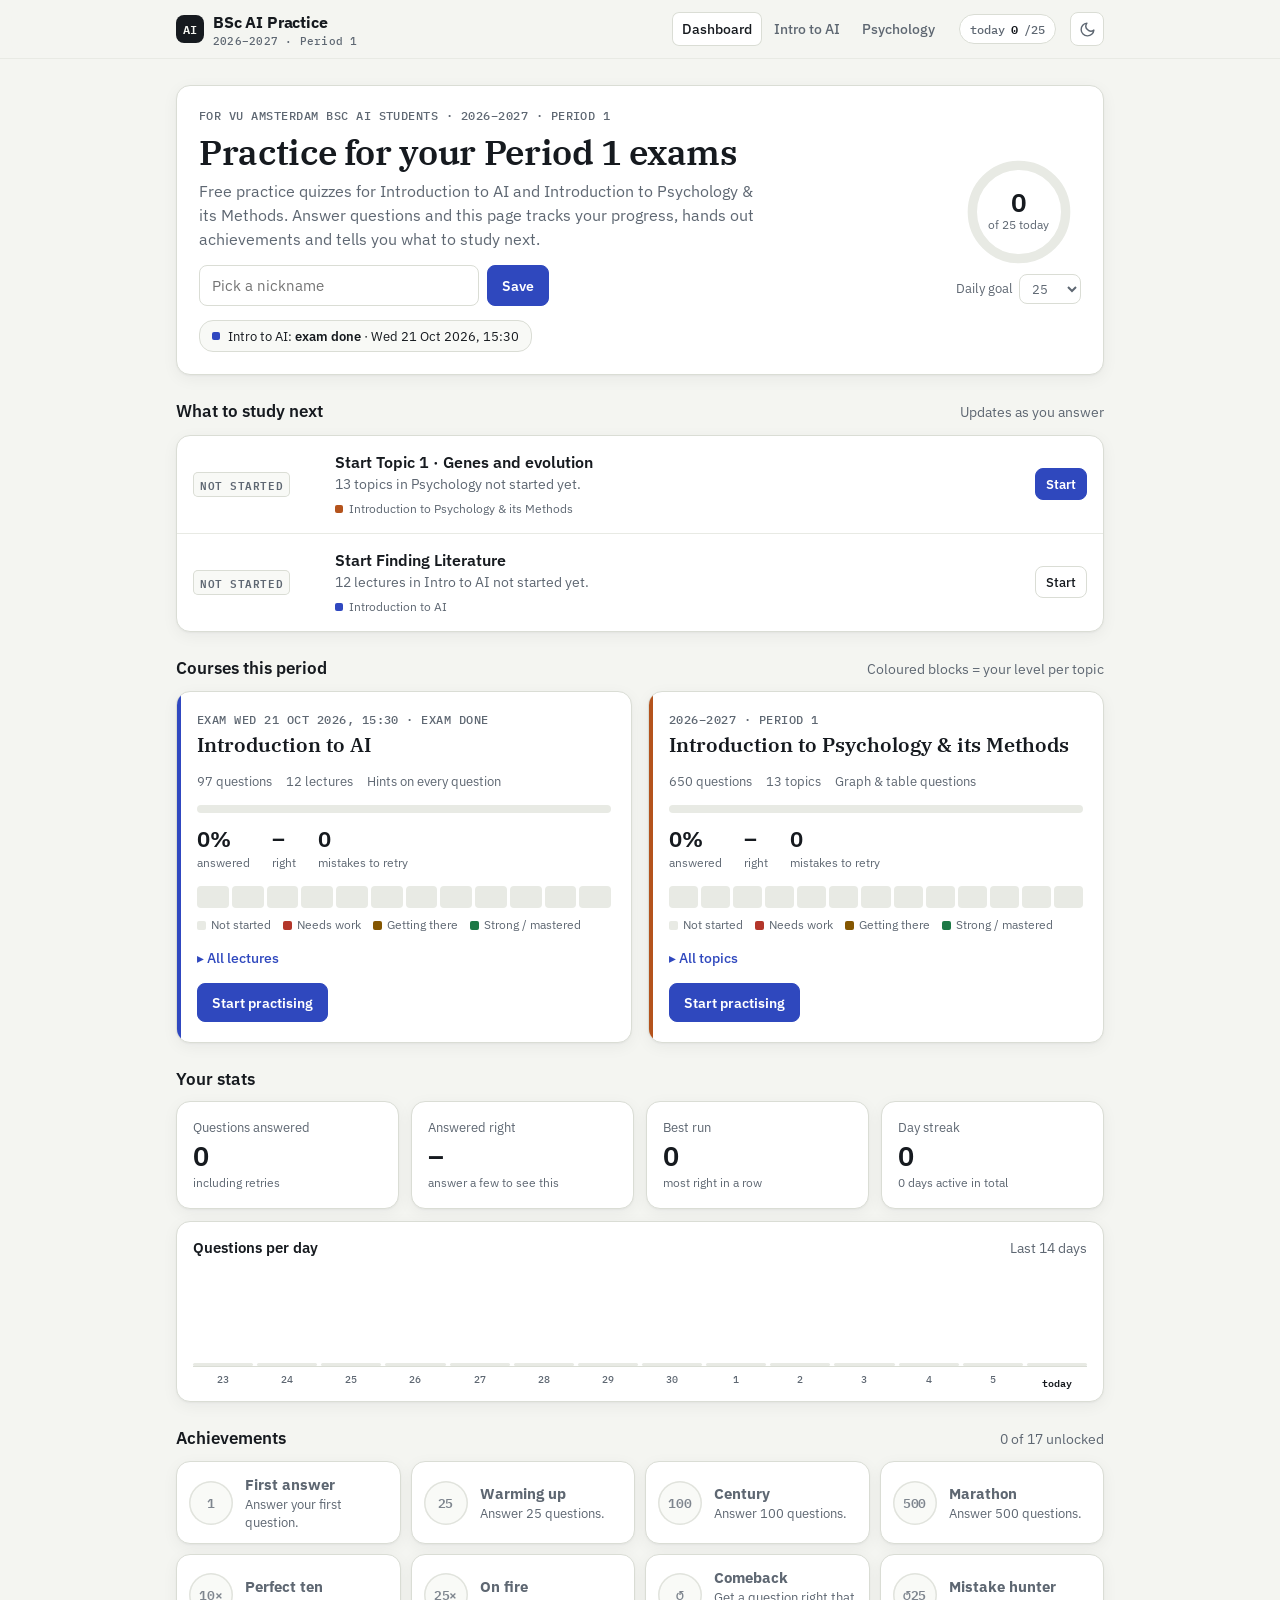
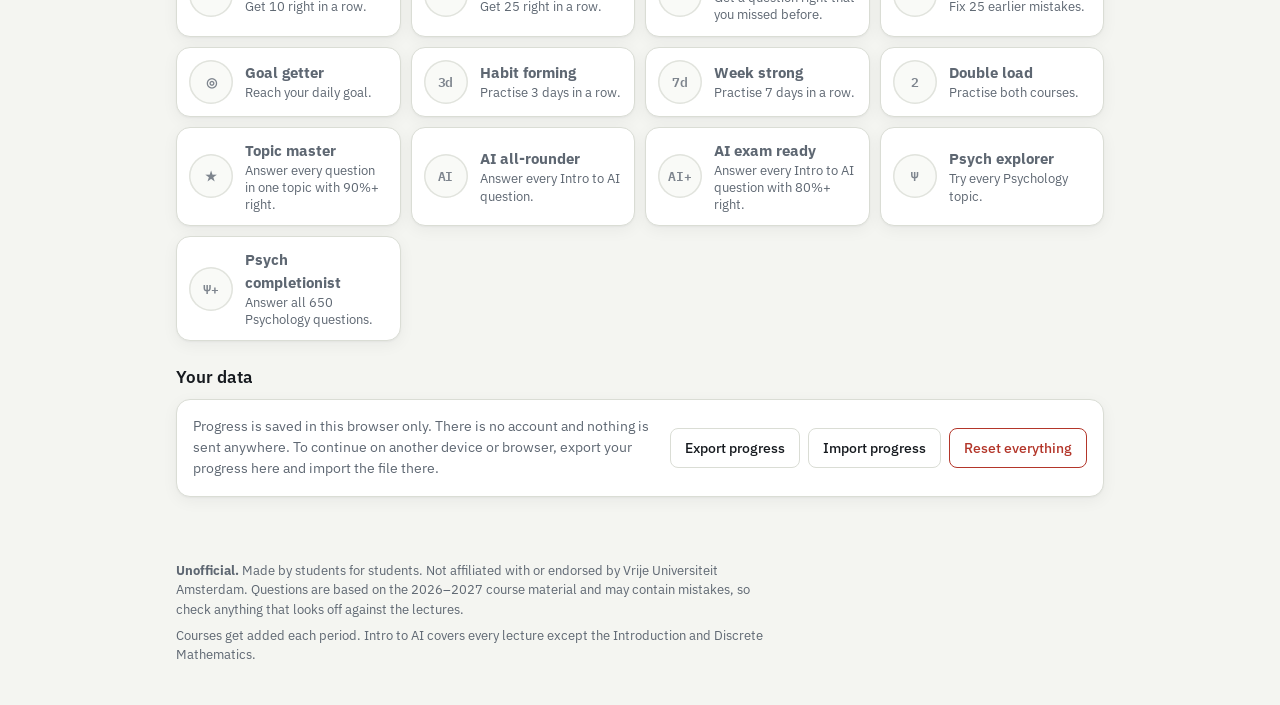
==== index.html @ 977fabdb "Practice quizzes for BSc AI 2026-2027 Period 1 Intro to AI (97 questions, Introduction and Discrete " ====
<!doctype html>
<html lang="en">
<head>
<meta charset="utf-8">
<meta name="viewport" content="width=device-width,initial-scale=1,viewport-fit=cover">
<title>BSc AI Practice</title>
<meta name="description" content="Free, unofficial practice quizzes for VU Amsterdam BSc Artificial Intelligence students, 2026–2027 Period 1: Introduction to AI and Introduction to Psychology & its Methods. Tracks your progress and tells you what to study next.">
<meta property="og:title" content="BSc AI Practice · 2026–2027 Period 1">
<meta property="og:description" content="Practice quizzes for Intro to AI and Intro to Psychology & its Methods, with progress tracking, achievements and study suggestions.">
<link rel="icon" href="assets/icon.svg" type="image/svg+xml">
<link rel="preconnect" href="https://fonts.googleapis.com">
<link rel="preconnect" href="https://fonts.gstatic.com" crossorigin>
<link rel="stylesheet" href="https://fonts.googleapis.com/css2?family=IBM+Plex+Mono:wght@400;500;600&family=IBM+Plex+Sans:wght@400;500;600;700&family=IBM+Plex+Serif:wght@500;600&display=swap">
<link rel="stylesheet" href="assets/style.css">
<script>try{var s=JSON.parse(localStorage.getItem("bscai-practice.v1")||"{}").settings;if(s&&(s.theme==="dark"||s.theme==="light"))document.documentElement.setAttribute("data-theme",s.theme)}catch(e){}</script>
</head>
<body data-page="home">
<header class="topbar" id="topbar"></header>

<main class="page">
  <section class="card hero">
    <div>
      <div class="eyebrow">For VU Amsterdam BSc AI students · 2026–2027 · Period 1</div>
      <h1 id="greet" style="margin-top:8px">Welcome</h1>
      <p class="lead" id="lead"></p>
      <form class="namebox" id="nameForm" hidden>
        <label class="sr" for="nameInput">Nickname</label>
        <input id="nameInput" type="text" maxlength="24" placeholder="Pick a nickname" autocomplete="nickname">
        <button class="btn primary" type="submit">Save</button>
        <button class="btn ghost" type="button" id="nameCancel" hidden>Cancel</button>
      </form>
      <div class="exam-row" id="exams"></div>
    </div>
    <div class="ring-wrap">
      <div class="ring" id="ring" role="img">
        <svg viewBox="0 0 120 120" aria-hidden="true">
          <circle class="track" cx="60" cy="60" r="50" fill="none" stroke-width="10"/>
          <circle class="val" id="ringVal" cx="60" cy="60" r="50" fill="none" stroke-width="10" stroke-dasharray="0 400"/>
        </svg>
        <div class="ring-label"><b id="ringNum">0</b><span id="ringOf">of 25 today</span></div>
      </div>
      <label class="goal-row">Daily goal
        <select id="goal">
          <option value="10">10</option><option value="25">25</option><option value="50">50</option><option value="100">100</option>
        </select>
      </label>
    </div>
  </section>

  <section class="section">
    <div class="section-h"><h2>What to study next</h2><span class="aside">Updates as you answer</span></div>
    <div class="card sugs" id="sugs"></div>
  </section>

  <section class="section">
    <div class="section-h"><h2>Courses this period</h2><span class="aside">Coloured blocks = your level per topic</span></div>
    <div class="courses" id="courses"></div>
  </section>

  <section class="section">
    <div class="section-h"><h2>Your stats</h2><span class="aside" id="sinceLine"></span></div>
    <div class="stats" id="stats"></div>
    <div class="card activity">
      <div class="section-h" style="margin-bottom:12px"><h2 style="font-size:.92rem">Questions per day</h2><span class="aside">Last 14 days</span></div>
      <div class="act-bars" id="actBars"></div>
      <div class="act-base"></div>
      <div class="act-axis" id="actAxis"></div>
      <table class="sr" id="actTable"></table>
    </div>
  </section>

  <section class="section">
    <div class="section-h"><h2>Achievements</h2><span class="aside" id="badgeCount"></span></div>
    <div class="badges" id="badges"></div>
  </section>

  <section class="section">
    <div class="section-h"><h2>Your data</h2></div>
    <div class="card datarow">
      <p>Progress is saved in this browser only. There is no account and nothing is sent anywhere. To continue on another device or browser, export your progress here and import the file there.</p>
      <div class="btns">
        <button class="btn" id="export" type="button">Export progress</button>
        <label class="btn" for="importFile">Import progress</label>
        <input type="file" id="importFile" accept="application/json,.json" hidden>
        <button class="btn warn" id="resetAll" type="button">Reset everything</button>
      </div>
    </div>
  </section>
</main>

<footer class="foot">
  <p><b>Unofficial.</b> Made by students for students. Not affiliated with or endorsed by Vrije Universiteit Amsterdam. Questions are based on the 2026–2027 course material and may contain mistakes, so check anything that looks off against the lectures.</p>
  <p>Courses get added each period. Intro to AI covers every lecture except the Introduction and Discrete Mathematics.</p>
</footer>

<script src="data/ai-data.js"></script>
<script src="data/psych-data.js"></script>
<script src="assets/core.js"></script>
<script src="assets/dashboard.js"></script>
</body>
</html>
---- assets/style.css ----
/* Shared look for the dashboard and both quiz pages.
   Layout: sticky top bar, one centred column (960px dashboard, 760px quiz). */
:root {
  --bg: #F4F5F1;
  --surface: #FFFFFF;
  --surface-2: #F8F9F6;
  --fg: #161A1F;
  --muted: #5E6772;
  --line: #DADDD5;
  --line-soft: #E8EAE4;
  --accent: #2F48BE;
  --accent-soft: #E6EAF8;
  --on-accent: #FFFFFF;
  --ai: #3048C0;
  --ai-soft: #E6EAF8;
  --psy: #B4531C;
  --psy-soft: #F8E9DF;
  --s3: #2C8A6E;
  --good: #1C7845;
  --good-soft: #E2F1E7;
  --bad: #B3362A;
  --bad-soft: #F8E4E1;
  --hint: #845600;
  --hint-soft: #FAF0DA;
  --gold: #A87700;
  --gold-soft: #FBF1D6;
  --shadow: 0 1px 2px rgba(20, 24, 30, .04), 0 4px 16px rgba(20, 24, 30, .05);
  --f-ui: "IBM Plex Sans", system-ui, -apple-system, "Segoe UI", sans-serif;
  --f-serif: "IBM Plex Serif", Georgia, "Times New Roman", serif;
  --f-mono: "IBM Plex Mono", ui-monospace, "SFMono-Regular", Menlo, monospace;
  color-scheme: light;
}
@media (prefers-color-scheme: dark) {
  :root:not([data-theme="light"]) {
    --bg: #0F1215; --surface: #181C21; --surface-2: #1D2228; --fg: #E8EAED; --muted: #9AA3AD;
    --line: #2C333B; --line-soft: #242A31; --accent: #93A9FF; --accent-soft: #1F2849; --on-accent: #0F1215;
    --ai: #7088EE; --ai-soft: #1F2849; --psy: #D2712F; --psy-soft: #3A2417; --s3: #4FB893;
    --good: #5DC98B; --good-soft: #15301F; --bad: #F08B7F; --bad-soft: #3A1C19;
    --hint: #E7B65B; --hint-soft: #30260F; --gold: #E8B84A; --gold-soft: #33280D;
    --shadow: 0 1px 2px rgba(0, 0, 0, .3);
    color-scheme: dark;
  }
}
:root[data-theme="dark"] {
  --bg: #0F1215; --surface: #181C21; --surface-2: #1D2228; --fg: #E8EAED; --muted: #9AA3AD;
  --line: #2C333B; --line-soft: #242A31; --accent: #93A9FF; --accent-soft: #1F2849; --on-accent: #0F1215;
  --ai: #7088EE; --ai-soft: #1F2849; --psy: #D2712F; --psy-soft: #3A2417; --s3: #4FB893;
  --good: #5DC98B; --good-soft: #15301F; --bad: #F08B7F; --bad-soft: #3A1C19;
  --hint: #E7B65B; --hint-soft: #30260F; --gold: #E8B84A; --gold-soft: #33280D;
  --shadow: 0 1px 2px rgba(0, 0, 0, .3);
  color-scheme: dark;
}

* { box-sizing: border-box; }
[hidden] { display: none !important; }
html { -webkit-text-size-adjust: 100%; }
body {
  margin: 0; background: var(--bg); color: var(--fg);
  font-family: var(--f-ui); font-size: 16px; line-height: 1.5;
}
a { color: var(--accent); text-underline-offset: 2px; }
h1, h2, h3 { margin: 0; text-wrap: balance; line-height: 1.2; }
p { margin: 0; }
button, select, input { font: inherit; color: inherit; }
:focus-visible { outline: 2px solid var(--accent); outline-offset: 2px; }
.sr { position: absolute; width: 1px; height: 1px; overflow: hidden; clip: rect(0 0 0 0); white-space: nowrap; }

/* ---------- Top bar ---------- */
.topbar {
  position: sticky; top: 0; z-index: 20;
  background: color-mix(in srgb, var(--bg) 88%, transparent);
  backdrop-filter: saturate(1.4) blur(10px); -webkit-backdrop-filter: saturate(1.4) blur(10px);
  border-bottom: 1px solid var(--line-soft);
}
.topbar-in {
  max-width: 960px; margin: 0 auto; display: flex; align-items: center; gap: 6px 14px;
  padding: 10px max(16px, env(safe-area-inset-left, 0px)); flex-wrap: wrap;
}
.brand { display: flex; align-items: center; gap: 9px; text-decoration: none; color: var(--fg); font-weight: 700; letter-spacing: -.01em; margin-right: auto; }
.brand-mark {
  width: 28px; height: 28px; border-radius: 8px; display: grid; place-items: center;
  background: var(--fg); color: var(--bg); font: 600 12px var(--f-mono);
}
.brand small { display: block; font: 500 11px var(--f-mono); color: var(--muted); letter-spacing: .02em; }
.navlinks { display: flex; gap: 2px; overflow-x: auto; scrollbar-width: none; }
.navlinks a {
  text-decoration: none; color: var(--muted); font-size: .9rem; font-weight: 500;
  padding: 6px 10px; border-radius: 7px; white-space: nowrap;
}
.navlinks a:hover { color: var(--fg); background: var(--surface); }
.navlinks a[aria-current="page"] { color: var(--fg); background: var(--surface); box-shadow: inset 0 0 0 1px var(--line); }
.today-chip {
  display: flex; align-items: center; gap: 6px; font: 500 12px var(--f-mono); color: var(--muted);
  border: 1px solid var(--line); border-radius: 999px; padding: 4px 10px; background: var(--surface); white-space: nowrap;
  text-decoration: none;
}
.today-chip b { color: var(--fg); font-weight: 600; }
.icon-btn {
  width: 34px; height: 34px; border-radius: 8px; border: 1px solid var(--line); background: var(--surface);
  display: grid; place-items: center; cursor: pointer; padding: 0; color: var(--muted);
}
.icon-btn:hover { color: var(--fg); border-color: var(--muted); }
.icon-btn svg { width: 17px; height: 17px; }

/* ---------- Page ---------- */
.page {
  max-width: 960px; margin: 0 auto;
  padding: 26px max(16px, env(safe-area-inset-right, 0px)) 64px max(16px, env(safe-area-inset-left, 0px));
  display: flex; flex-direction: column; gap: 26px;
}
.page.narrow { max-width: 792px; }
.eyebrow { font: 500 12px var(--f-mono); color: var(--muted); letter-spacing: .04em; text-transform: uppercase; }
.section { display: flex; flex-direction: column; gap: 12px; }
.section-h { display: flex; align-items: baseline; justify-content: space-between; gap: 8px 16px; flex-wrap: wrap; }
.section-h h2 { font-size: 1.05rem; font-weight: 600; }
.section-h .aside { font-size: .85rem; color: var(--muted); }
.card {
  background: var(--surface); border: 1px solid var(--line); border-radius: 14px; box-shadow: var(--shadow);
}
.muted { color: var(--muted); }
.mono { font-family: var(--f-mono); }

/* Buttons */
.btn {
  display: inline-flex; align-items: center; justify-content: center; gap: 6px;
  border: 1px solid var(--line); background: var(--surface); border-radius: 8px;
  padding: 8px 14px; font-size: .9rem; font-weight: 500; cursor: pointer; text-decoration: none; color: var(--fg);
  min-height: 38px;
}
.btn:hover:not(:disabled) { border-color: var(--accent); }
.btn:disabled { opacity: .45; cursor: default; }
.btn.primary { background: var(--accent); border-color: var(--accent); color: var(--on-accent); font-weight: 600; }
.btn.primary:hover:not(:disabled) { filter: brightness(1.08); }
.btn.ghost { background: transparent; }
.btn.warn { border-color: var(--bad); color: var(--bad); }
.btn.sm { padding: 5px 10px; min-height: 32px; font-size: .84rem; }
input[type="text"], select {
  border: 1px solid var(--line); background: var(--surface); border-radius: 8px; padding: 8px 12px; min-height: 38px; font-size: .95rem;
}
input[type="text"]:focus, select:focus { border-color: var(--accent); outline: none; box-shadow: 0 0 0 3px var(--accent-soft); }

/* Progress bar: correct / wrong segments, 2px gap between fills */
.pbar { height: 8px; border-radius: 4px; background: var(--line-soft); display: flex; gap: 2px; overflow: hidden; }
.pbar i { display: block; height: 100%; border-radius: 4px; min-width: 0; }
.pbar i.g { background: var(--good); }
.pbar i.r { background: var(--bad); }
.pbar i.c-ai { background: var(--ai); }
.pbar i.c-psy { background: var(--psy); }

/* Toasts */
.toasts { position: fixed; z-index: 50; left: 50%; transform: translateX(-50%); bottom: max(16px, env(safe-area-inset-bottom, 0px)); display: flex; flex-direction: column; gap: 8px; width: min(420px, calc(100vw - 32px)); pointer-events: none; }
.toast {
  pointer-events: auto; display: flex; gap: 12px; align-items: center; padding: 12px 14px; border-radius: 12px;
  background: var(--fg); color: var(--bg); box-shadow: 0 8px 30px rgba(0, 0, 0, .25); font-size: .92rem;
}
.toast .medal { flex: none; }
.toast b { display: block; }
@media (prefers-reduced-motion: no-preference) {
  .toast { animation: toast-in .28s ease-out; }
  @keyframes toast-in { from { transform: translateY(12px); opacity: 0; } }
}

/* Medal (achievement badge) */
.medal {
  width: 44px; height: 44px; border-radius: 50%; display: grid; place-items: center;
  font: 600 13px var(--f-mono); letter-spacing: -.02em;
  background: var(--gold-soft); color: var(--gold); box-shadow: inset 0 0 0 2px var(--gold);
}
.medal.locked { background: var(--surface-2); color: var(--muted); box-shadow: inset 0 0 0 1.5px var(--line); opacity: .8; }
.toast .medal { background: var(--gold); color: #1A1300; box-shadow: none; }

/* Footer */
.foot {
  max-width: 960px; margin: 0 auto; padding: 0 max(16px, env(safe-area-inset-left, 0px)) 40px;
  font-size: .82rem; color: var(--muted); display: flex; flex-direction: column; gap: 6px;
}
.foot p { max-width: 75ch; }

/* ---------- Dashboard ---------- */
.hero { padding: 22px; display: grid; grid-template-columns: 1fr auto; gap: 18px 24px; align-items: center; }
.hero h1 { font-family: var(--f-serif); font-weight: 600; font-size: clamp(1.6rem, 4.2vw, 2.2rem); letter-spacing: -.01em; }
.hero .lead { color: var(--muted); margin-top: 6px; max-width: 56ch; }
.namebox { display: flex; gap: 8px; flex-wrap: wrap; margin-top: 14px; }
.namebox input { flex: 1 1 200px; max-width: 280px; }
.ring-wrap { display: flex; flex-direction: column; align-items: center; gap: 6px; }
.ring { width: 112px; height: 112px; position: relative; }
.ring svg { width: 100%; height: 100%; transform: rotate(-90deg); }
.ring .track { stroke: var(--line-soft); }
.ring .val { stroke: var(--good); stroke-linecap: round; }
.ring-label { position: absolute; inset: 0; display: grid; place-content: center; text-align: center; }
.ring-label b { font-size: 1.6rem; font-weight: 600; line-height: 1; }
.ring-label span { font-size: .75rem; color: var(--muted); }
.goal-row { display: flex; align-items: center; gap: 6px; font-size: .8rem; color: var(--muted); }
.goal-row select { min-height: 30px; padding: 3px 8px; font-size: .8rem; }
.exam-row { display: flex; flex-wrap: wrap; gap: 8px; margin-top: 14px; }
.exam-pill { display: inline-flex; align-items: baseline; gap: 8px; font-size: .84rem; padding: 5px 12px; border-radius: 14px; background: var(--surface-2); border: 1px solid var(--line); }
.exam-pill .cdot { transform: translateY(-1px); }
.exam-pill .dot { width: 8px; height: 8px; border-radius: 50%; }
.exam-pill.soon { border-color: var(--bad); background: var(--bad-soft); }
.exam-pill b { font-weight: 600; }

.sugs { display: flex; flex-direction: column; }
.sug { display: grid; grid-template-columns: 128px 1fr auto; gap: 4px 14px; align-items: center; padding: 14px 16px; border-top: 1px solid var(--line-soft); }
.sug .tag { justify-self: start; }
.sug:first-child { border-top: 0; }
.sug .tag { font: 600 11px var(--f-mono); text-transform: uppercase; letter-spacing: .05em; padding: 3px 7px; border-radius: 5px; white-space: nowrap; }
.tag.t-urgent { background: var(--bad-soft); color: var(--bad); }
.tag.t-weak { background: var(--hint-soft); color: var(--hint); }
.tag.t-retry { background: var(--bad-soft); color: var(--bad); }
.tag.t-continue { background: var(--accent-soft); color: var(--accent); }
.tag.t-new { background: var(--surface-2); color: var(--muted); box-shadow: inset 0 0 0 1px var(--line); }
.tag.t-done { background: var(--good-soft); color: var(--good); }
.sug-title { font-weight: 600; }
.sug-detail { color: var(--muted); font-size: .88rem; }
.sug-course { display: inline-flex; align-items: center; gap: 6px; font-size: .78rem; color: var(--muted); }
.cdot { width: 8px; height: 8px; border-radius: 2px; display: inline-block; flex: none; }
.cdot.ai { background: var(--ai); } .cdot.psy { background: var(--psy); }

.courses { display: grid; grid-template-columns: repeat(auto-fit, minmax(300px, 1fr)); gap: 16px; }
.course { padding: 20px; display: flex; flex-direction: column; gap: 14px; position: relative; overflow: hidden; }
.course::before { content: ""; position: absolute; inset: 0 auto 0 0; width: 4px; }
.course.ai::before { background: var(--ai); } .course.psy::before { background: var(--psy); }
.course h3 { font-family: var(--f-serif); font-size: 1.25rem; font-weight: 600; }
.course .meta { display: flex; flex-wrap: wrap; gap: 4px 14px; font-size: .84rem; color: var(--muted); }
.course .nums { display: flex; gap: 22px; flex-wrap: wrap; }
.course .nums div { display: flex; flex-direction: column; }
.course .nums b { font-size: 1.35rem; font-weight: 600; line-height: 1.2; }
.course .nums span { font-size: .78rem; color: var(--muted); }
.course .actions { display: flex; gap: 8px; flex-wrap: wrap; }
.strip { display: grid; gap: 3px; }
.strip button {
  height: 22px; border: 0; border-radius: 4px; padding: 0; cursor: pointer; position: relative;
  background: var(--line-soft);
}
.strip button.l-weak { background: var(--bad); }
.strip button.l-progress { background: var(--hint); }
.strip button.l-strong { background: var(--good); opacity: .7; }
.strip button.l-mastered { background: var(--good); }
.strip-legend { display: flex; flex-wrap: wrap; gap: 4px 12px; font-size: .75rem; color: var(--muted); }
.strip-legend i { display: inline-block; width: 9px; height: 9px; border-radius: 2px; margin-right: 5px; vertical-align: -1px; }
.tip {
  position: fixed; z-index: 60; pointer-events: none; background: var(--fg); color: var(--bg);
  font-size: .8rem; padding: 6px 9px; border-radius: 6px; max-width: 260px; box-shadow: 0 6px 20px rgba(0, 0, 0, .2);
}
.tip b { display: block; }
details.topics > summary { cursor: pointer; font-size: .86rem; color: var(--accent); font-weight: 500; list-style: none; }
details.topics > summary::-webkit-details-marker { display: none; }
details.topics > summary::before { content: "▸ "; }
details.topics[open] > summary::before { content: "▾ "; }

.tbl { width: 100%; border-collapse: collapse; font-size: .86rem; }
.tbl th, .tbl td { text-align: left; padding: 7px 8px; border-bottom: 1px solid var(--line-soft); vertical-align: middle; }
.tbl th { font-size: .72rem; text-transform: uppercase; letter-spacing: .06em; color: var(--muted); font-weight: 600; }
.tbl td.n, .tbl th.n { text-align: right; font-family: var(--f-mono); font-variant-numeric: tabular-nums; white-space: nowrap; }
.tbl tr.click { cursor: pointer; }
.tbl tr.click:hover td { background: var(--surface-2); }
.lvl { display: inline-flex; align-items: center; gap: 5px; font-size: .78rem; white-space: nowrap; }
.lvl i { width: 8px; height: 8px; border-radius: 2px; display: inline-block; background: var(--line); }
.lvl.l-weak i { background: var(--bad); } .lvl.l-progress i { background: var(--hint); }
.lvl.l-strong i { background: var(--good); opacity: .7; } .lvl.l-mastered i { background: var(--good); }
.lvl.l-weak { color: var(--bad); }
.tablewrap { overflow-x: auto; }

.stats { display: grid; grid-template-columns: repeat(auto-fit, minmax(150px, 1fr)); gap: 12px; }
.stat { padding: 16px; display: flex; flex-direction: column; gap: 2px; }
.stat span { font-size: .8rem; color: var(--muted); }
.stat b { font-size: 1.7rem; font-weight: 600; line-height: 1.15; letter-spacing: -.01em; }
.stat small { font-size: .78rem; color: var(--muted); }

.activity { padding: 16px 16px 10px; }
.act-bars { display: grid; grid-template-columns: repeat(14, 1fr); gap: 4px; align-items: end; height: 96px; }
.act-bars button { all: unset; height: 100%; display: flex; align-items: flex-end; cursor: default; }
.act-bars button span { display: block; width: 100%; background: var(--accent); border-radius: 4px 4px 0 0; min-height: 0; }
.act-bars button.zero span { background: var(--line-soft); height: 3px !important; border-radius: 2px; }
.act-bars button:focus-visible { outline: 2px solid var(--accent); outline-offset: 2px; border-radius: 4px; }
.act-axis { display: grid; grid-template-columns: repeat(14, 1fr); gap: 4px; margin-top: 6px; font: 500 10px var(--f-mono); color: var(--muted); text-align: center; }
.act-base { height: 1px; background: var(--line); }

.badges { display: grid; grid-template-columns: repeat(auto-fill, minmax(200px, 1fr)); gap: 10px; }
.badge { display: flex; gap: 12px; align-items: center; padding: 12px; }
.badge .medal { flex: none; }
.badge b { display: block; font-size: .92rem; }
.badge div > span { font-size: .8rem; color: var(--muted); display: block; line-height: 1.35; }
.badge.locked b { color: var(--muted); }

.datarow { padding: 16px; display: flex; flex-wrap: wrap; gap: 10px 16px; align-items: center; }
.datarow p { flex: 1 1 280px; font-size: .88rem; color: var(--muted); }
.datarow .btns { display: flex; gap: 8px; flex-wrap: wrap; }

@media (max-width: 600px) {
  .navlinks { order: 3; width: 100%; }
  .hero { grid-template-columns: 1fr; padding: 18px; }
  .ring-wrap { flex-direction: row; justify-content: flex-start; gap: 14px; }
  .ring { width: 96px; height: 96px; }
  .ring-label b { font-size: 1.3rem; }
  .ring-label span { font-size: .68rem; }
  .sug { grid-template-columns: 1fr auto; }
  .sug .tag { grid-column: 1 / -1; justify-self: start; }
  .brand small { display: none; }
}

/* ---------- Quiz ---------- */
.qhead { display: flex; flex-direction: column; gap: 12px; }
.qhead .title-row { display: flex; flex-wrap: wrap; align-items: baseline; justify-content: space-between; gap: 6px 16px; }
.qhead h1 { font-family: var(--f-serif); font-size: clamp(1.45rem, 4vw, 1.9rem); font-weight: 600; letter-spacing: -.01em; }
.qhead .exam { font: 500 12px var(--f-mono); color: var(--muted); letter-spacing: .02em; }
.qhead .sub { color: var(--muted); font-size: .94rem; max-width: 64ch; }
.qstats { display: flex; flex-wrap: wrap; gap: 6px 20px; font: 400 .84rem var(--f-mono); font-variant-numeric: tabular-nums; color: var(--muted); }
.qstats b { color: var(--fg); font-weight: 600; }
.rail { display: flex; gap: 6px; overflow-x: auto; padding: 2px 2px 6px; scrollbar-width: thin; }
.chip {
  flex: 0 0 auto; border: 1px solid var(--line); background: var(--surface); border-radius: 999px;
  padding: 6px 12px; font-size: .84rem; font-weight: 500; cursor: pointer; display: flex; gap: 7px; align-items: center; white-space: nowrap;
}
.chip small { font: 500 11px var(--f-mono); color: var(--muted); }
.chip .lv { width: 7px; height: 7px; border-radius: 50%; background: var(--line); }
.chip .lv.l-weak { background: var(--bad); } .chip .lv.l-progress { background: var(--hint); }
.chip .lv.l-strong, .chip .lv.l-mastered { background: var(--good); }
.chip[aria-pressed="true"] { background: var(--fg); border-color: var(--fg); color: var(--bg); }
.chip[aria-pressed="true"] small { color: var(--bg); opacity: .75; }
.controls { display: flex; flex-wrap: wrap; gap: 8px; align-items: center; }
.controls .spacer { flex: 1; }
.done-banner { background: var(--accent-soft); border-radius: 12px; padding: 14px 16px; display: flex; flex-wrap: wrap; gap: 10px 16px; align-items: center; }
.done-banner p { flex: 1 1 260px; }
.qcard { padding: 22px; display: flex; flex-direction: column; gap: 16px; }
.qmeta { display: flex; flex-wrap: wrap; gap: 6px 10px; align-items: center; font: 500 .78rem var(--f-mono); color: var(--muted); }
.qmeta .topic { padding: 2px 8px; border-radius: 4px; }
.c-ai .qmeta .topic { background: var(--ai-soft); color: var(--accent); }
.c-psy .qmeta .topic { background: var(--psy-soft); color: var(--psy); }
.qmeta .flag { color: var(--bad); }
.prompt { font-family: var(--f-serif); font-size: 1.22rem; font-weight: 500; line-height: 1.42; }
.opts { list-style: none; margin: 0; padding: 0; display: flex; flex-direction: column; gap: 8px; }
.opt {
  width: 100%; display: flex; align-items: center; gap: 12px; text-align: left;
  border: 1px solid var(--line); background: var(--surface); border-radius: 10px;
  padding: 11px 14px; cursor: pointer; min-width: 0; font-size: .98rem; line-height: 1.45;
}
.opt:hover:not(:disabled) { border-color: var(--accent); background: var(--accent-soft); }
.opt:disabled { cursor: default; }
.bubble {
  flex: none; width: 28px; height: 28px; border-radius: 50%; border: 1.5px solid var(--muted);
  display: grid; place-items: center; font: 600 .8rem var(--f-mono); color: var(--muted);
}
.opt .txt { min-width: 0; }
.opt.correct { border-color: var(--good); background: var(--good-soft); }
.opt.correct .bubble { background: var(--good); border-color: var(--good); color: var(--surface); }
.opt.wrong { border-color: var(--bad); background: var(--bad-soft); }
.opt.wrong .bubble { background: var(--bad); border-color: var(--bad); color: var(--surface); }
.opt.dim { opacity: .6; }
.hintbox { background: var(--hint-soft); color: var(--hint); border-radius: 8px; padding: 9px 12px; font-size: .92rem; }
.feedback { border-left: 3px solid var(--line); padding: 4px 0 4px 14px; display: flex; flex-direction: column; gap: 4px; }
.feedback.ok { border-color: var(--good); }
.feedback.no { border-color: var(--bad); }
.verdict { font-weight: 700; }
.feedback.ok .verdict { color: var(--good); }
.feedback.no .verdict { color: var(--bad); }
.qnav { display: flex; flex-wrap: wrap; gap: 8px; align-items: center; }
.keys { font: 400 .74rem var(--f-mono); color: var(--muted); margin-left: auto; }
.map { display: grid; grid-template-columns: repeat(auto-fill, minmax(38px, 1fr)); gap: 6px; }
.cell {
  height: 34px; border: 1px solid var(--line); background: var(--surface); border-radius: 6px;
  font: 400 .76rem var(--f-mono); font-variant-numeric: tabular-nums; cursor: pointer; padding: 0; color: var(--muted);
}
.cell.ok { background: var(--good-soft); border-color: var(--good); color: var(--good); }
.cell.no { background: var(--bad-soft); border-color: var(--bad); color: var(--bad); }
.cell.cur { outline: 2px solid var(--accent); outline-offset: 1px; }
.legend { display: flex; flex-wrap: wrap; gap: 14px; font-size: .8rem; color: var(--muted); }
.legend i { display: inline-block; width: 10px; height: 10px; border-radius: 2px; margin-right: 6px; vertical-align: -1px; border: 1px solid var(--line); }
.legend .lg { background: var(--good-soft); border-color: var(--good); }
.legend .lr { background: var(--bad-soft); border-color: var(--bad); }
details.mapbox > summary { cursor: pointer; font-size: .88rem; color: var(--accent); font-weight: 500; }

/* Psychology figures (SVG charts and tables) */
.fig { border: 1px solid var(--line); border-radius: 10px; padding: 10px; overflow-x: auto; background: var(--surface-2); }
.fig svg { display: block; width: 100%; max-width: 560px; height: auto; margin: 0 auto; }
.fig table { border-collapse: collapse; margin: 0 auto; font-variant-numeric: tabular-nums; font-size: 14px; }
.fig th, .fig td { border: 1px solid var(--line); padding: 6px 12px; text-align: center; }
.fig th { background: var(--accent-soft); font-weight: 600; }
.fig .cap { font-size: 12px; color: var(--muted); text-align: center; margin-top: 6px; }
.ax { stroke: var(--muted); stroke-width: 1.2; fill: none; }
.gridl { stroke: var(--line); stroke-width: 1; fill: none; }
.lbl { fill: var(--muted); font: 12px var(--f-ui); }
.lbl-s { fill: var(--muted); font: 11px var(--f-mono); }
.ink { fill: var(--fg); font: 12px var(--f-ui); }
.pt { fill: var(--accent); fill-opacity: .8; stroke: none; }
.pt-faint { fill: var(--muted); fill-opacity: .25; stroke: none; }
.pt-out { fill: var(--psy); stroke: none; }
.sA { stroke: var(--accent); fill: none; stroke-width: 2.4; }
.sB { stroke: var(--psy); fill: none; stroke-width: 2.4; stroke-dasharray: 7 5; }
.sC { stroke: var(--s3); fill: none; stroke-width: 2.4; stroke-dasharray: 2 4; }
.fA { fill: var(--accent); } .fB { fill: var(--psy); } .fC { fill: var(--s3); }
.phase { stroke: var(--muted); stroke-width: 1.2; stroke-dasharray: 4 4; fill: none; }
.shade { fill: var(--accent); fill-opacity: .15; stroke: none; }
.barA { fill: var(--accent); } .barB { fill: var(--psy); } .barC { fill: var(--s3); }

@media (max-width: 520px) {
  .qcard { padding: 16px; }
  .prompt { font-size: 1.08rem; }
  .keys { display: none; }
}
@media (prefers-reduced-motion: no-preference) {
  .opt, .cell, .btn, .chip, .navlinks a { transition: border-color .12s, background-color .12s, color .12s; }
  .pbar i, .act-bars span { transition: width .3s ease, height .3s ease; }
}
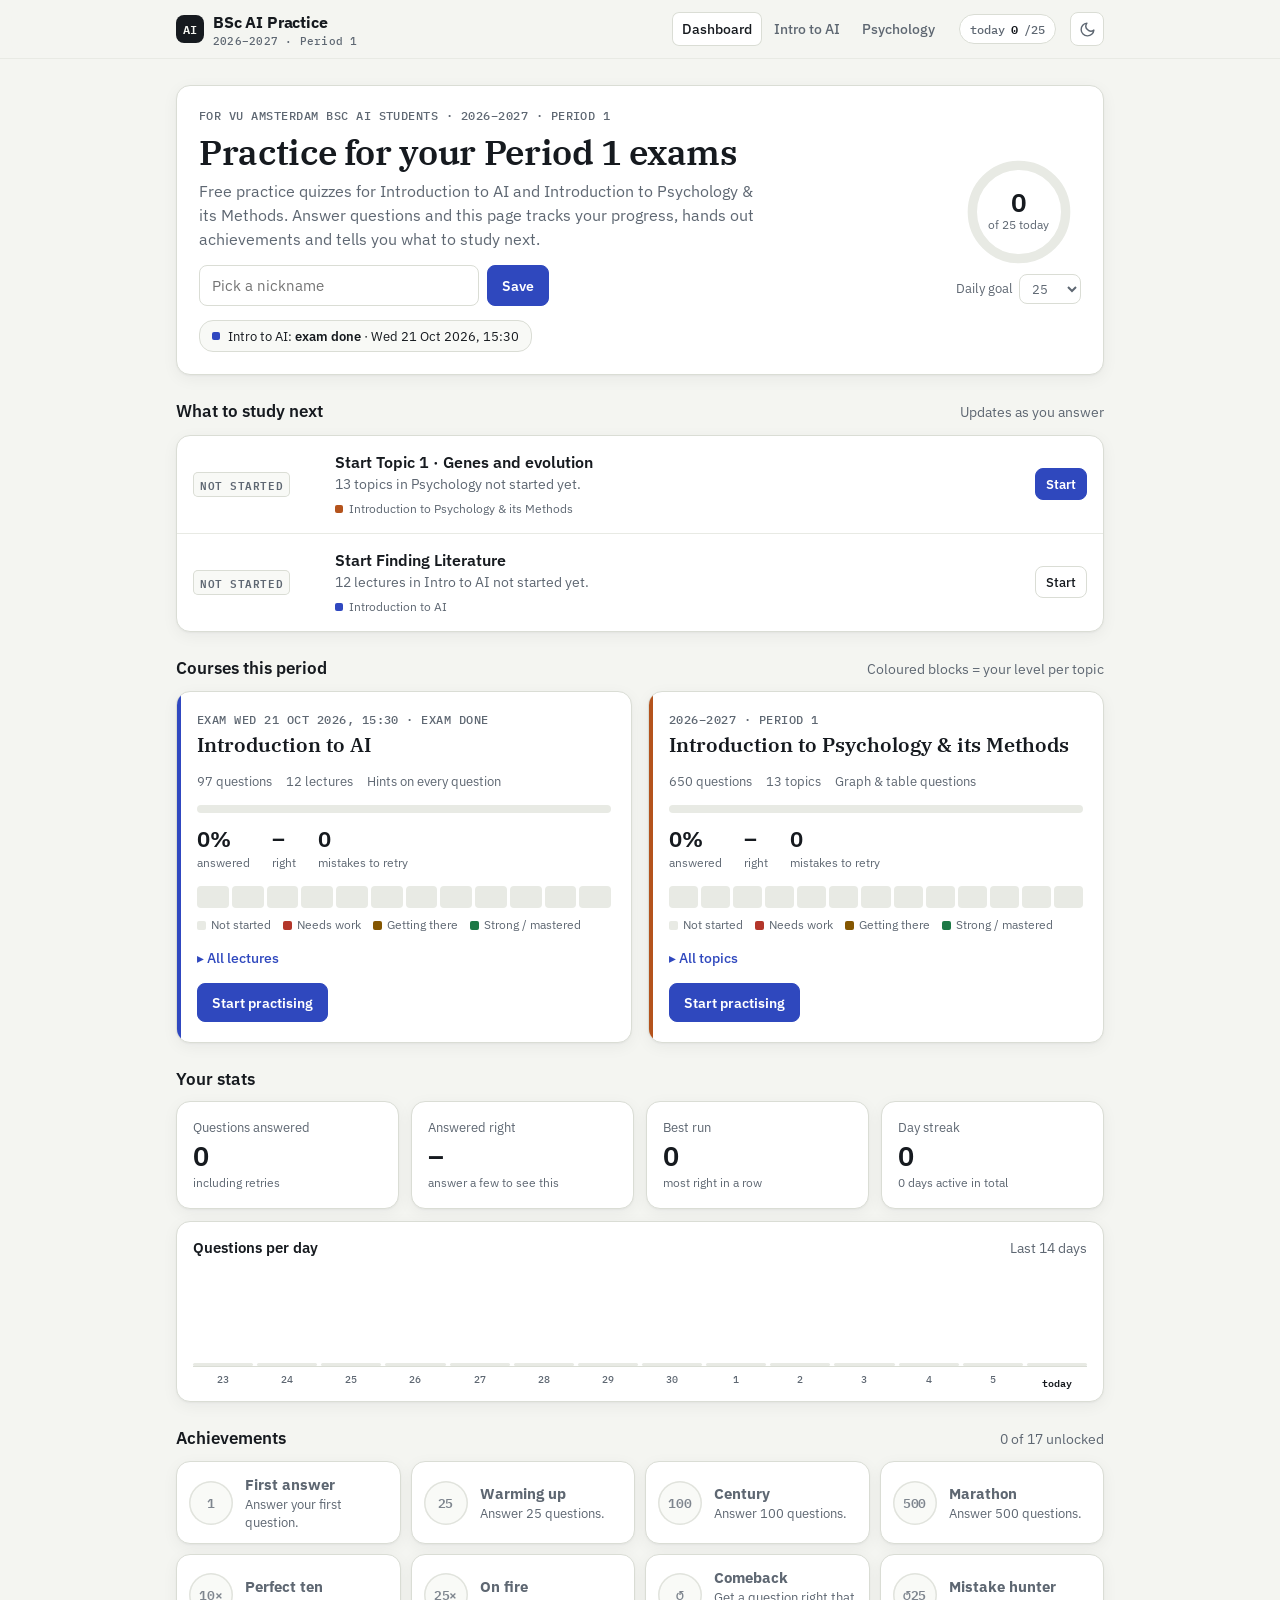
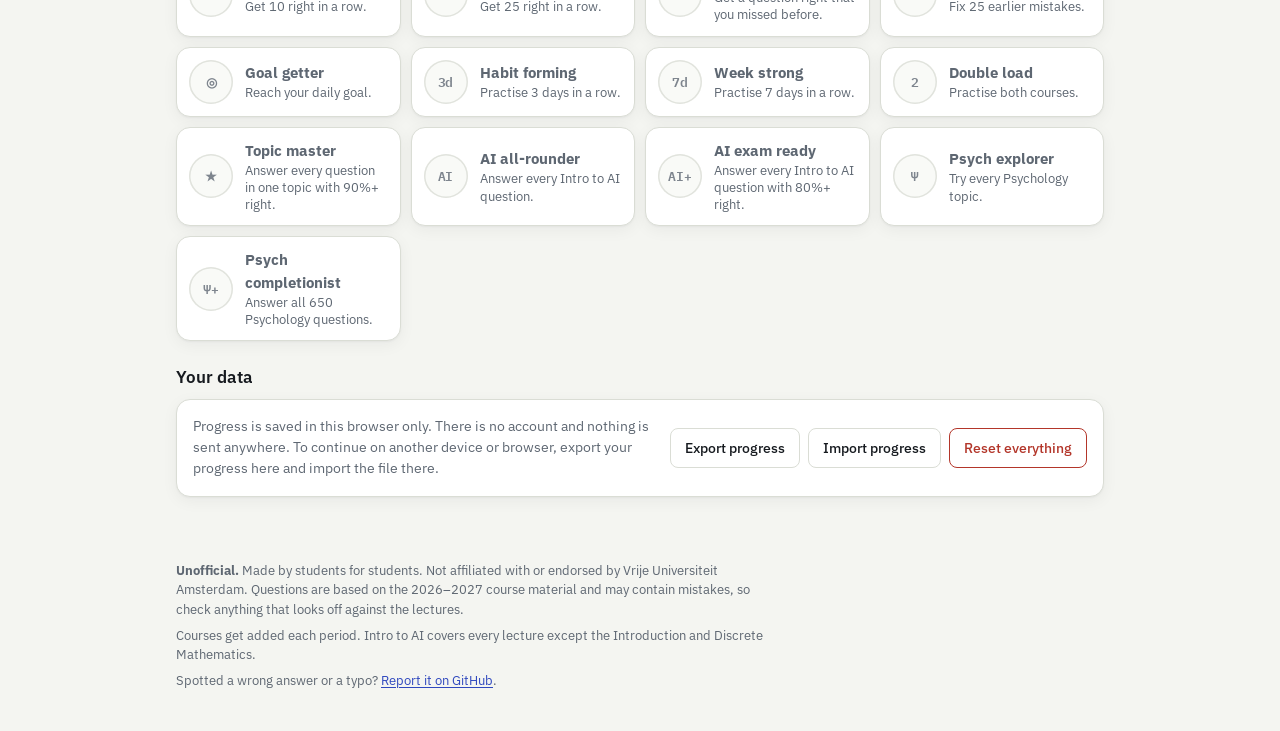
==== commit 62912319: "Add link for reporting mistakes Co-Authored-By: Claude Opus 5.5 <noreply@anthropic.com>" ====
--- a/index.html
+++ b/index.html
@@ -91,6 +91,7 @@
 <footer class="foot">
   <p><b>Unofficial.</b> Made by students for students. Not affiliated with or endorsed by Vrije Universiteit Amsterdam. Questions are based on the 2026–2027 course material and may contain mistakes, so check anything that looks off against the lectures.</p>
   <p>Courses get added each period. Intro to AI covers every lecture except the Introduction and Discrete Mathematics.</p>
+  <p>Spotted a wrong answer or a typo? <a href="https://github.com/youngpietro/bsc-ai-practice/issues/new" target="_blank" rel="noopener">Report it on GitHub</a>.</p>
 </footer>
 
 <script src="data/ai-data.js"></script>
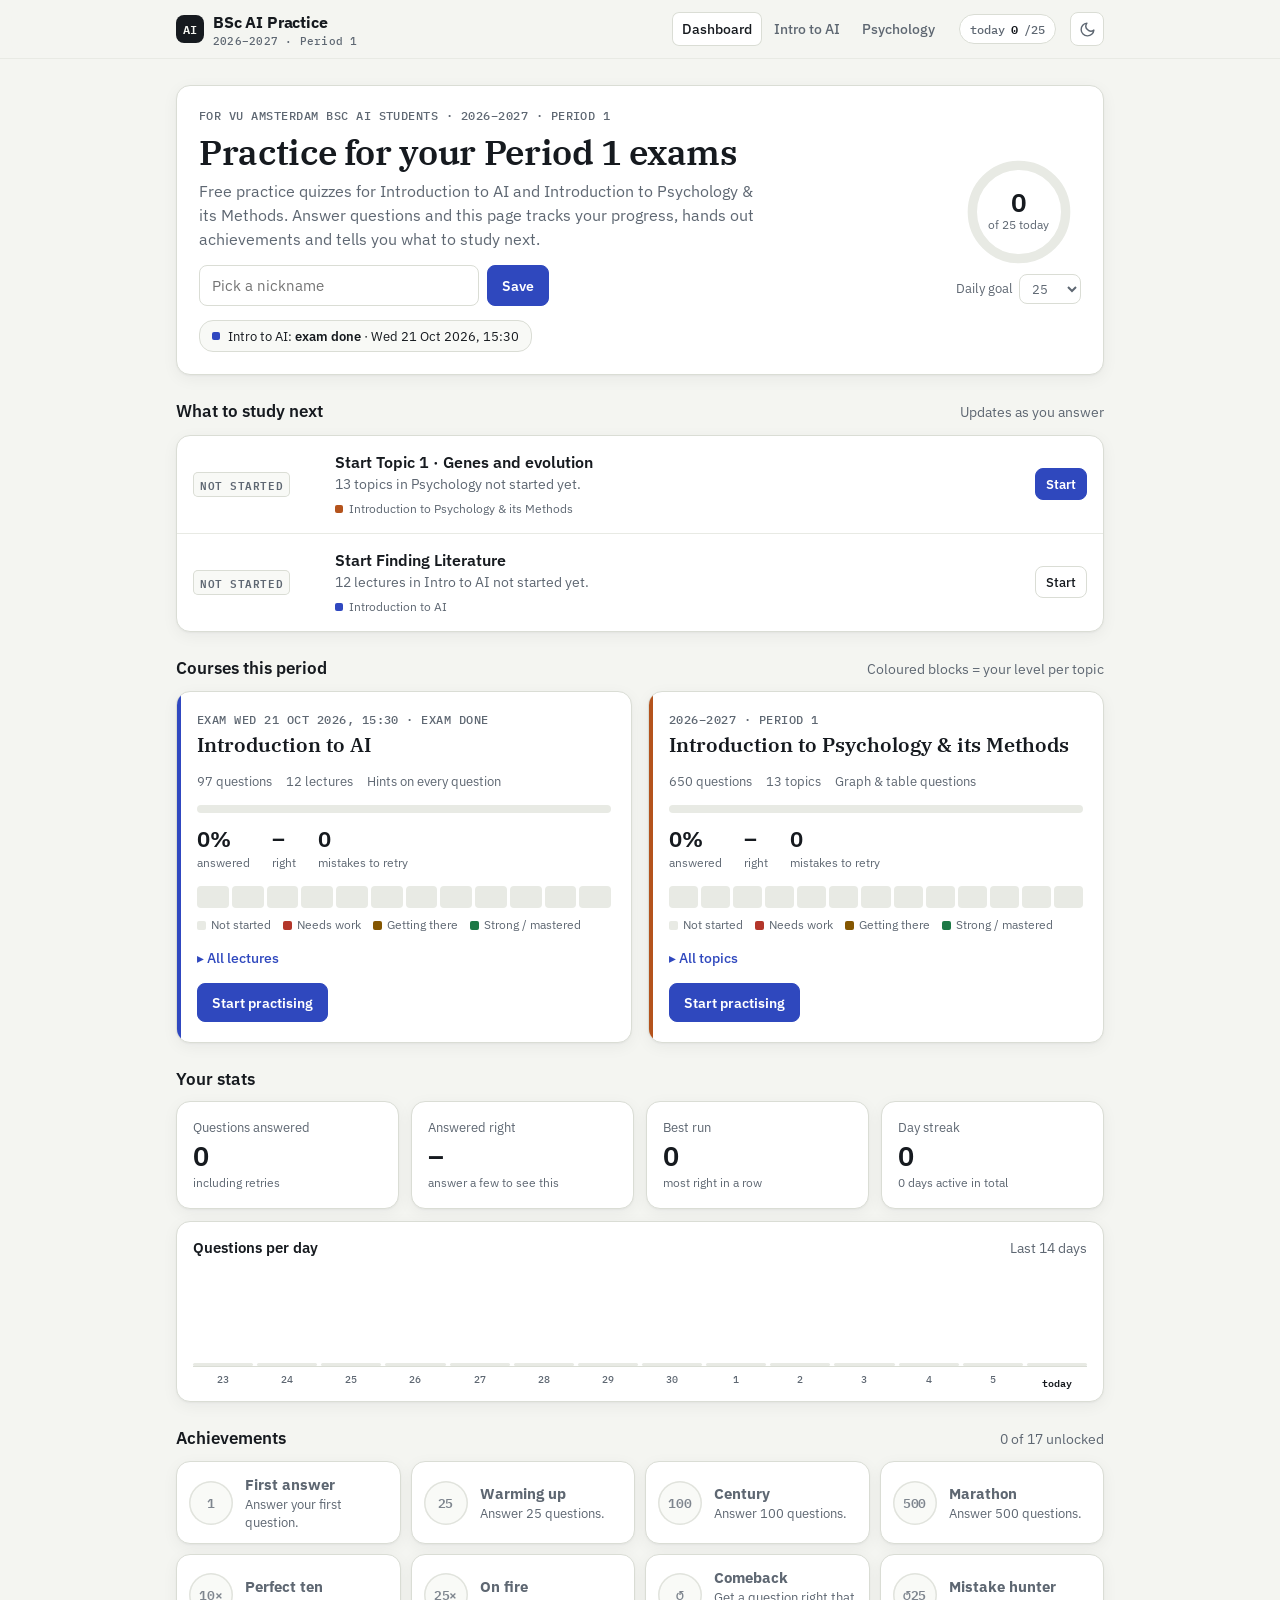
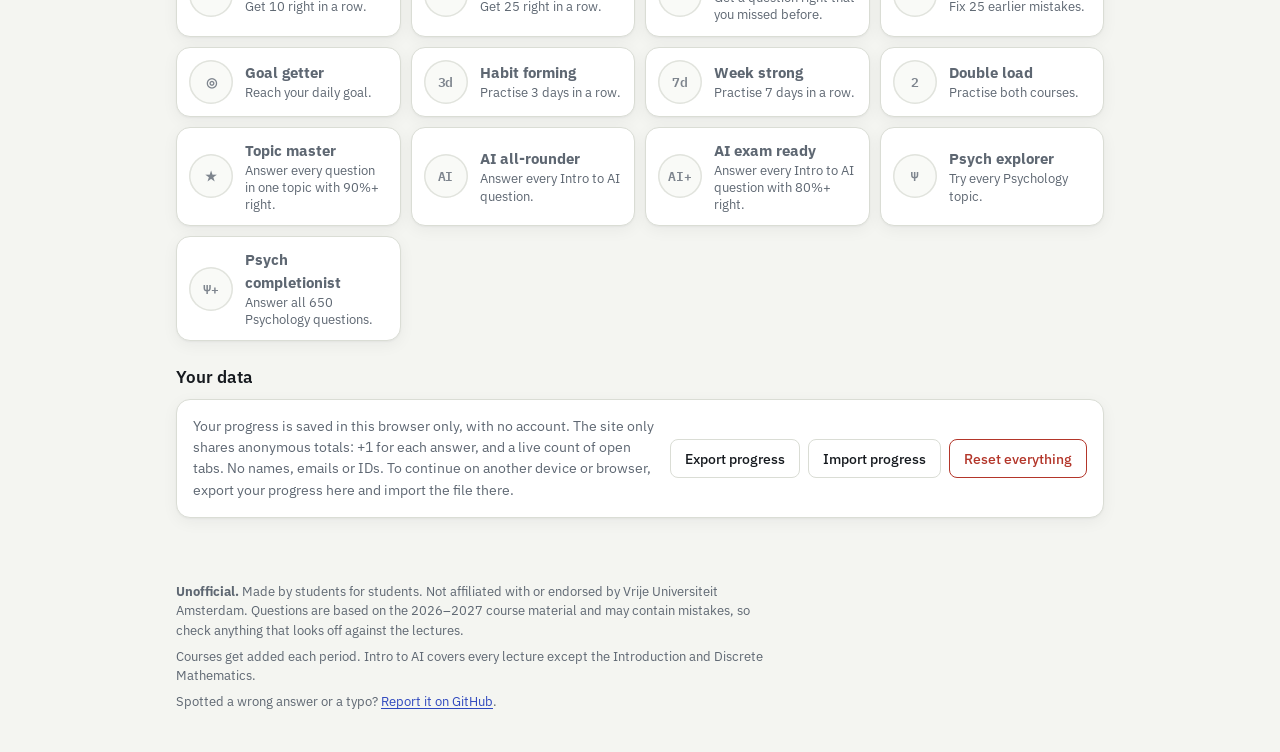
==== commit cfd4cc95: "Show all questions in one list; prepare anonymous live counter - Quiz pages list every question of t" ====
--- a/index.html
+++ b/index.html
@@ -57,6 +57,18 @@
     <div class="courses" id="courses"></div>
   </section>
 
+  <section class="section" id="community" hidden>
+    <div class="section-h"><h2>Everyone on the site</h2><span class="aside">Anonymous totals · updates every minute</span></div>
+    <div class="stats" id="commStats"></div>
+    <div class="card activity">
+      <div class="section-h" style="margin-bottom:12px"><h2 style="font-size:.92rem">Questions answered by everyone</h2><span class="aside">Last 14 days</span></div>
+      <div class="act-bars" id="commBars"></div>
+      <div class="act-base"></div>
+      <div class="act-axis" id="commAxis"></div>
+      <table class="sr" id="commTable"></table>
+    </div>
+  </section>
+
   <section class="section">
     <div class="section-h"><h2>Your stats</h2><span class="aside" id="sinceLine"></span></div>
     <div class="stats" id="stats"></div>
@@ -77,7 +89,7 @@
   <section class="section">
     <div class="section-h"><h2>Your data</h2></div>
     <div class="card datarow">
-      <p>Progress is saved in this browser only. There is no account and nothing is sent anywhere. To continue on another device or browser, export your progress here and import the file there.</p>
+      <p>Your progress is saved in this browser only, with no account. The site only shares anonymous totals: +1 for each answer, and a live count of open tabs. No names, emails or IDs. To continue on another device or browser, export your progress here and import the file there.</p>
       <div class="btns">
         <button class="btn" id="export" type="button">Export progress</button>
         <label class="btn" for="importFile">Import progress</label>
@@ -97,6 +109,7 @@
 <script src="data/ai-data.js"></script>
 <script src="data/psych-data.js"></script>
 <script src="assets/core.js"></script>
+<script src="assets/live.js"></script>
 <script src="assets/dashboard.js"></script>
 </body>
 </html>
--- a/assets/style.css
+++ b/assets/style.css
@@ -354,21 +354,32 @@
 .verdict { font-weight: 700; }
 .feedback.ok .verdict { color: var(--good); }
 .feedback.no .verdict { color: var(--bad); }
-.qnav { display: flex; flex-wrap: wrap; gap: 8px; align-items: center; }
-.keys { font: 400 .74rem var(--f-mono); color: var(--muted); margin-left: auto; }
-.map { display: grid; grid-template-columns: repeat(auto-fill, minmax(38px, 1fr)); gap: 6px; }
-.cell {
-  height: 34px; border: 1px solid var(--line); background: var(--surface); border-radius: 6px;
-  font: 400 .76rem var(--f-mono); font-variant-numeric: tabular-nums; cursor: pointer; padding: 0; color: var(--muted);
-}
-.cell.ok { background: var(--good-soft); border-color: var(--good); color: var(--good); }
-.cell.no { background: var(--bad-soft); border-color: var(--bad); color: var(--bad); }
-.cell.cur { outline: 2px solid var(--accent); outline-offset: 1px; }
-.legend { display: flex; flex-wrap: wrap; gap: 14px; font-size: .8rem; color: var(--muted); }
-.legend i { display: inline-block; width: 10px; height: 10px; border-radius: 2px; margin-right: 6px; vertical-align: -1px; border: 1px solid var(--line); }
-.legend .lg { background: var(--good-soft); border-color: var(--good); }
-.legend .lr { background: var(--bad-soft); border-color: var(--bad); }
-details.mapbox > summary { cursor: pointer; font-size: .88rem; color: var(--accent); font-weight: 500; }
+
+/* All questions in one list; answered cards get a coloured left edge so results are easy to scan */
+.qlist { display: flex; flex-direction: column; gap: 14px; }
+.qcard { scroll-margin-top: 90px; }
+.qcard.is-ok { box-shadow: inset 4px 0 0 var(--good), var(--shadow); }
+.qcard.is-no { box-shadow: inset 4px 0 0 var(--bad), var(--shadow); }
+.qn {
+  min-width: 26px; height: 22px; padding: 0 6px; border-radius: 5px; display: inline-grid; place-items: center;
+  background: var(--surface-2); color: var(--fg); box-shadow: inset 0 0 0 1px var(--line); font-weight: 600;
+}
+.qstats .flag, .qmeta .flag { color: var(--bad); }
+.more-btn { align-self: center; }
+
+/* Live "studying now" chip in the top bar */
+.live-chip {
+  display: inline-flex; align-items: center; gap: 6px; font: 500 12px var(--f-mono); color: var(--muted);
+  border: 1px solid var(--line); border-radius: 999px; padding: 4px 10px; background: var(--surface); white-space: nowrap;
+}
+.live-chip b { color: var(--fg); font-weight: 600; }
+.pulse { width: 8px; height: 8px; border-radius: 50%; background: var(--good); box-shadow: 0 0 0 0 var(--good); }
+@media (prefers-reduced-motion: no-preference) {
+  .pulse { animation: pulse 2s ease-out infinite; }
+  @keyframes pulse { 0% { box-shadow: 0 0 0 0 color-mix(in srgb, var(--good) 60%, transparent); } 100% { box-shadow: 0 0 0 7px transparent; } }
+}
+.live-chip .short { display: none; }
+@media (max-width: 600px) { .live-chip .long { display: none; } .live-chip .short { display: inline; } }
 
 /* Psychology figures (SVG charts and tables) */
 .fig { border: 1px solid var(--line); border-radius: 10px; padding: 10px; overflow-x: auto; background: var(--surface-2); }
@@ -396,9 +407,8 @@
 @media (max-width: 520px) {
   .qcard { padding: 16px; }
   .prompt { font-size: 1.08rem; }
-  .keys { display: none; }
 }
 @media (prefers-reduced-motion: no-preference) {
-  .opt, .cell, .btn, .chip, .navlinks a { transition: border-color .12s, background-color .12s, color .12s; }
+  .opt, .btn, .chip, .navlinks a { transition: border-color .12s, background-color .12s, color .12s; }
   .pbar i, .act-bars span { transition: width .3s ease, height .3s ease; }
 }
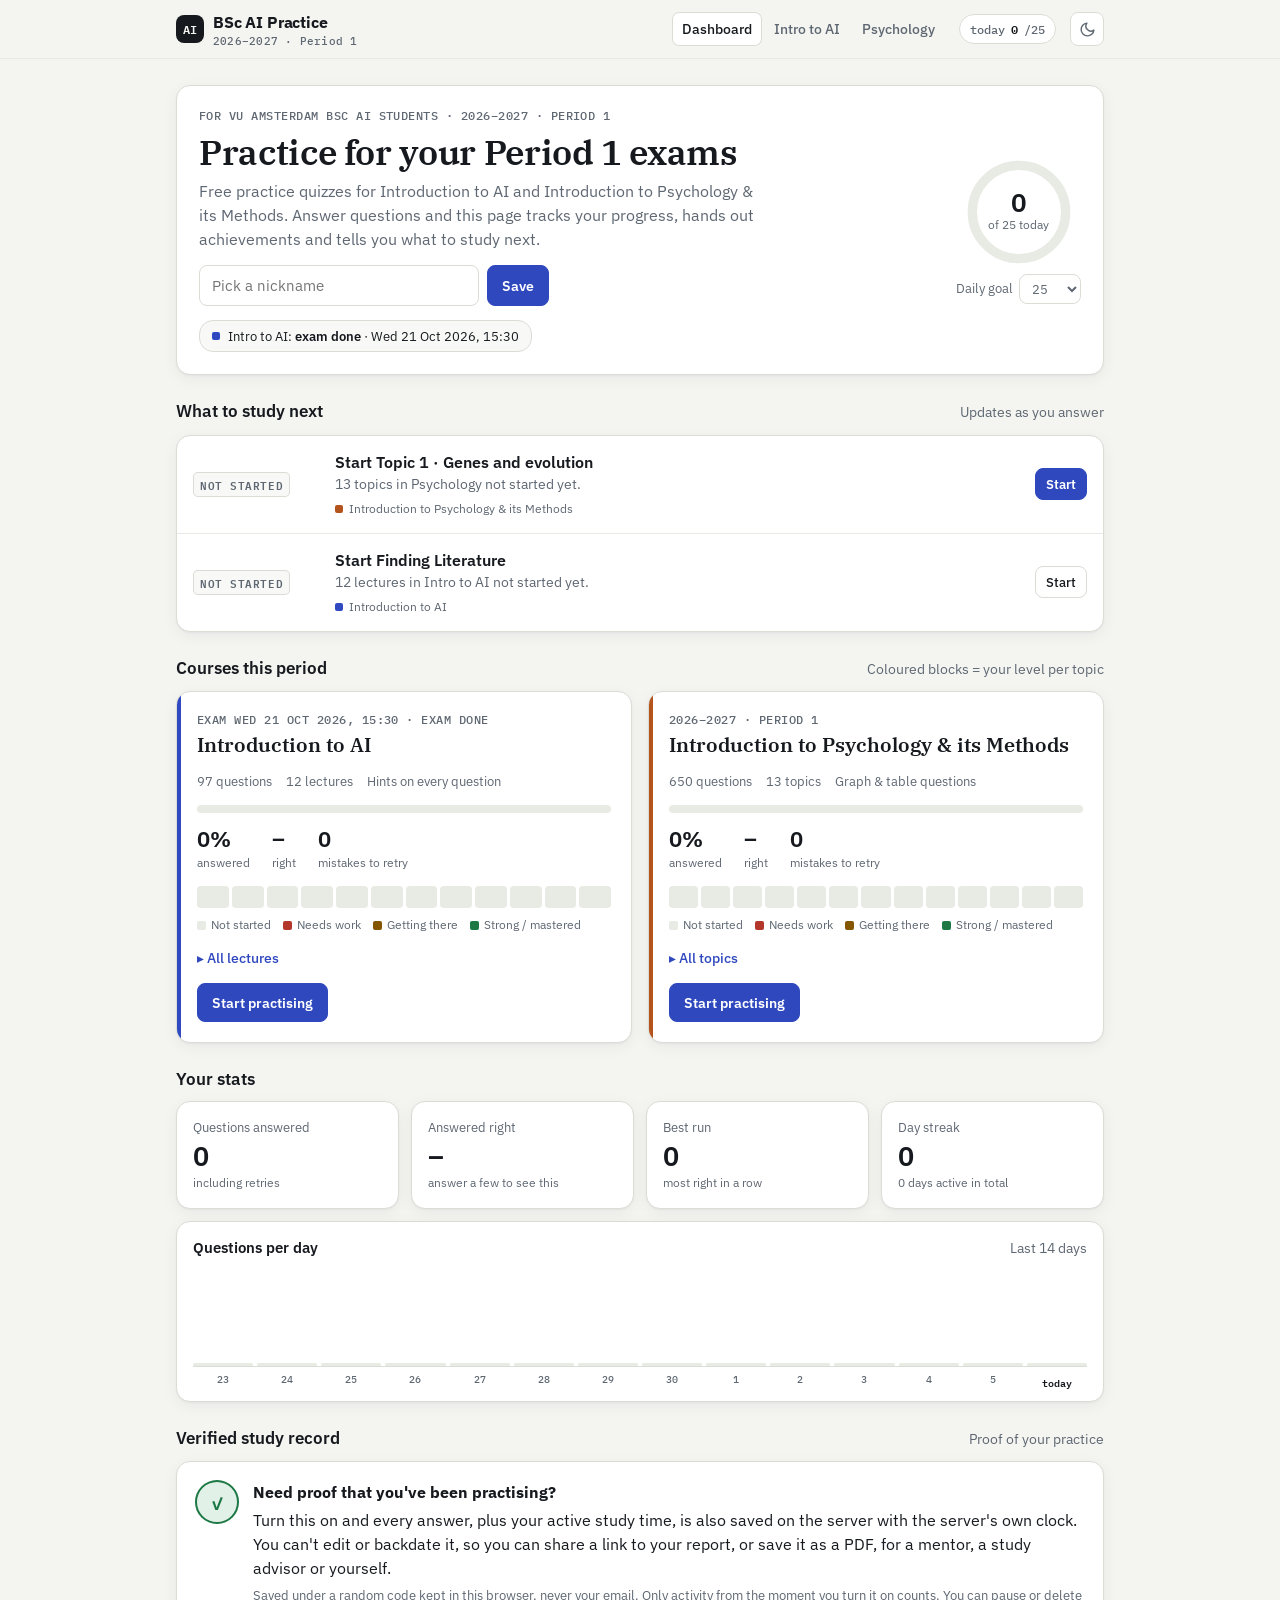
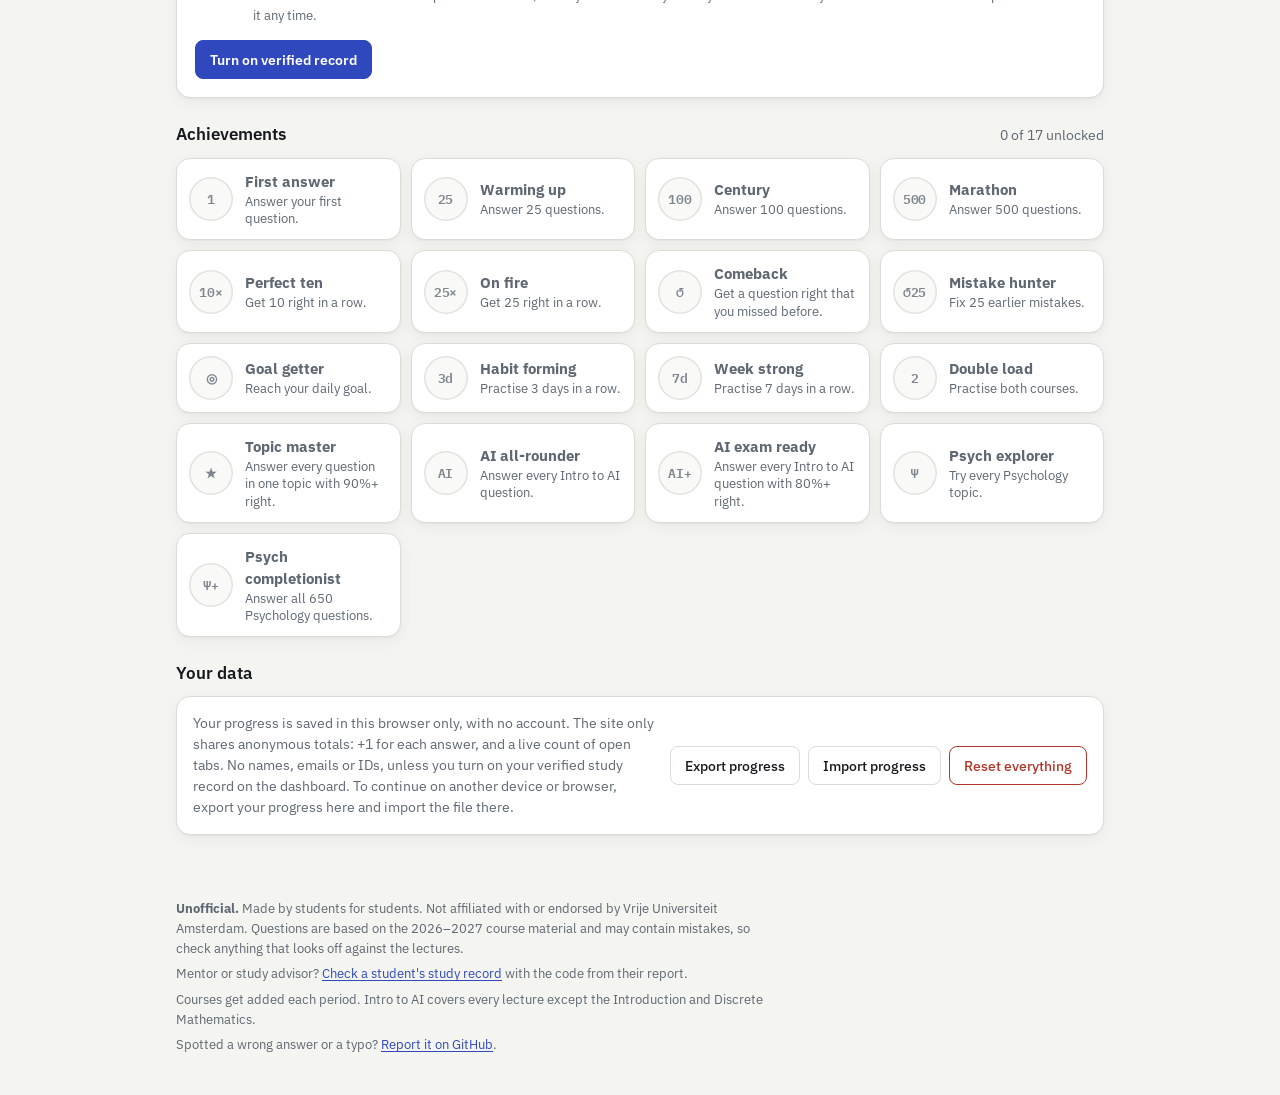
==== commit cf0ba3fc: "Add opt-in verified study record with shareable report - Students can turn on a server-side record: " ====
--- a/index.html
+++ b/index.html
@@ -11,7 +11,7 @@
 <link rel="preconnect" href="https://fonts.googleapis.com">
 <link rel="preconnect" href="https://fonts.gstatic.com" crossorigin>
 <link rel="stylesheet" href="https://fonts.googleapis.com/css2?family=IBM+Plex+Mono:wght@400;500;600&family=IBM+Plex+Sans:wght@400;500;600;700&family=IBM+Plex+Serif:wght@500;600&display=swap">
-<link rel="stylesheet" href="assets/style.css">
+<link rel="stylesheet" href="assets/style.css?v=4">
 <script>try{var s=JSON.parse(localStorage.getItem("bscai-practice.v1")||"{}").settings;if(s&&(s.theme==="dark"||s.theme==="light"))document.documentElement.setAttribute("data-theme",s.theme)}catch(e){}</script>
 </head>
 <body data-page="home">
@@ -81,6 +81,11 @@
     </div>
   </section>
 
+  <section class="section" id="recordSec" hidden>
+    <div class="section-h"><h2>Verified study record</h2><span class="aside">Proof of your practice</span></div>
+    <div class="card record" id="record"></div>
+  </section>
+
   <section class="section">
     <div class="section-h"><h2>Achievements</h2><span class="aside" id="badgeCount"></span></div>
     <div class="badges" id="badges"></div>
@@ -89,7 +94,7 @@
   <section class="section">
     <div class="section-h"><h2>Your data</h2></div>
     <div class="card datarow">
-      <p>Your progress is saved in this browser only, with no account. The site only shares anonymous totals: +1 for each answer, and a live count of open tabs. No names, emails or IDs. To continue on another device or browser, export your progress here and import the file there.</p>
+      <p>Your progress is saved in this browser only, with no account. The site only shares anonymous totals: +1 for each answer, and a live count of open tabs. No names, emails or IDs, unless you turn on your verified study record on the dashboard. To continue on another device or browser, export your progress here and import the file there.</p>
       <div class="btns">
         <button class="btn" id="export" type="button">Export progress</button>
         <label class="btn" for="importFile">Import progress</label>
@@ -102,14 +107,15 @@
 
 <footer class="foot">
   <p><b>Unofficial.</b> Made by students for students. Not affiliated with or endorsed by Vrije Universiteit Amsterdam. Questions are based on the 2026–2027 course material and may contain mistakes, so check anything that looks off against the lectures.</p>
+  <p>Mentor or study advisor? <a href="report.html">Check a student's study record</a> with the code from their report.</p>
   <p>Courses get added each period. Intro to AI covers every lecture except the Introduction and Discrete Mathematics.</p>
   <p>Spotted a wrong answer or a typo? <a href="https://github.com/youngpietro/bsc-ai-practice/issues/new" target="_blank" rel="noopener">Report it on GitHub</a>.</p>
 </footer>
 
-<script src="data/ai-data.js"></script>
-<script src="data/psych-data.js"></script>
-<script src="assets/core.js"></script>
-<script src="assets/live.js"></script>
-<script src="assets/dashboard.js"></script>
+<script src="data/ai-data.js?v=4"></script>
+<script src="data/psych-data.js?v=4"></script>
+<script src="assets/core.js?v=4"></script>
+<script src="assets/live.js?v=4"></script>
+<script src="assets/dashboard.js?v=4"></script>
 </body>
 </html>
--- a/assets/style.css
+++ b/assets/style.css
@@ -283,6 +283,27 @@
 .badge div > span { font-size: .8rem; color: var(--muted); display: block; line-height: 1.35; }
 .badge.locked b { color: var(--muted); }
 
+/* Verified study record card (dashboard) */
+.small { font-size: .82rem; }
+.record { padding: 18px; display: flex; flex-direction: column; gap: 14px; }
+.rec-intro { display: flex; gap: 14px; align-items: flex-start; }
+.rec-intro .medal { flex: none; background: var(--good-soft); color: var(--good); box-shadow: inset 0 0 0 2px var(--good); font-size: 18px; }
+.rec-intro b { display: block; margin-bottom: 4px; }
+.rec-intro p + p { margin-top: 6px; }
+.rec-actions { display: flex; flex-wrap: wrap; gap: 8px 12px; align-items: center; }
+.rec-foot { border-top: 1px solid var(--line-soft); padding-top: 12px; }
+.rec-status { display: flex; gap: 10px; align-items: center; font-size: .92rem; }
+.rec-status .pulse { flex: none; }
+.rec-tiles { display: grid; grid-template-columns: repeat(auto-fit, minmax(170px, 1fr)); gap: 10px; }
+.rec-tiles div { background: var(--surface-2); border: 1px solid var(--line-soft); border-radius: 10px; padding: 10px 12px; display: flex; flex-direction: column; }
+.rec-tiles span { font-size: .78rem; color: var(--muted); }
+.rec-tiles b { font-size: 1.35rem; font-weight: 600; }
+.rec-share, .rec-link { display: flex; flex-direction: column; gap: 6px; }
+.rec-share label { font-size: .86rem; font-weight: 500; }
+.rec-row { display: flex; flex-wrap: wrap; gap: 8px; }
+.rec-row input { flex: 1 1 240px; min-width: 0; }
+.rec-row input[readonly] { font-family: var(--f-mono); font-size: .82rem; color: var(--muted); }
+
 .datarow { padding: 16px; display: flex; flex-wrap: wrap; gap: 10px 16px; align-items: center; }
 .datarow p { flex: 1 1 280px; font-size: .88rem; color: var(--muted); }
 .datarow .btns { display: flex; gap: 8px; flex-wrap: wrap; }
@@ -412,3 +433,36 @@
   .opt, .btn, .chip, .navlinks a { transition: border-color .12s, background-color .12s, color .12s; }
   .pbar i, .act-bars span { transition: width .3s ease, height .3s ease; }
 }
+
+/* ---------- Public study-record page ---------- */
+.lookup { padding: 22px; display: flex; flex-direction: column; gap: 12px; }
+.lookup h1 { font-family: var(--f-serif); font-size: 1.6rem; font-weight: 600; }
+.lookup-msg:not(:empty) { color: var(--bad); font-size: .9rem; }
+.report { display: flex; flex-direction: column; gap: 22px; }
+.rep-head { display: flex; flex-direction: column; gap: 6px; }
+.rep-head h1 { font-family: var(--f-serif); font-size: clamp(1.6rem, 4.5vw, 2.2rem); font-weight: 600; }
+.verify { display: flex; gap: 14px; align-items: flex-start; padding: 16px; border-radius: 12px; background: var(--good-soft); border: 1px solid color-mix(in srgb, var(--good) 40%, transparent); }
+.verify .medal { flex: none; background: var(--good); color: var(--surface); box-shadow: none; font-size: 18px; }
+.verify b { display: block; margin-bottom: 3px; }
+.verify p { font-size: .9rem; }
+.rep-bars { display: grid; gap: 3px; align-items: end; height: 110px; }
+.rep-bars .rb { height: 100%; display: flex; align-items: flex-end; }
+.rep-bars .rb span { display: block; width: 100%; background: var(--accent); border-radius: 3px 3px 0 0; }
+.rep-bars .rb.zero span { background: var(--line-soft); height: 3px !important; border-radius: 2px; }
+.rep-axis { display: grid; gap: 3px; margin-top: 6px; font: 500 10px var(--f-mono); color: var(--muted); text-align: center; white-space: nowrap; }
+.rep-note { font-size: .84rem; max-width: 72ch; }
+.print-only { display: none; }
+
+@media print {
+  :root:root:root {
+    --bg: #fff; --surface: #fff; --surface-2: #F6F7F4; --fg: #111; --muted: #555; --line: #CCC; --line-soft: #E4E4E4;
+    --accent: #2F48BE; --good: #1C7845; --good-soft: #E9F5EE; --bad: #B3362A; --ai: #3048C0; --psy: #B4531C; --shadow: none;
+    color-scheme: light;
+  }
+  body { background: #fff; font-size: 12pt; }
+  .topbar, .no-print, .toasts, .tip { display: none !important; }
+  .print-only { display: block; font-family: var(--f-mono); font-size: 10pt; }
+  .page { padding-top: 0; }
+  .card, .verify, section { break-inside: avoid; }
+  .rep-bars .rb span, .verify .medal { -webkit-print-color-adjust: exact; print-color-adjust: exact; }
+}
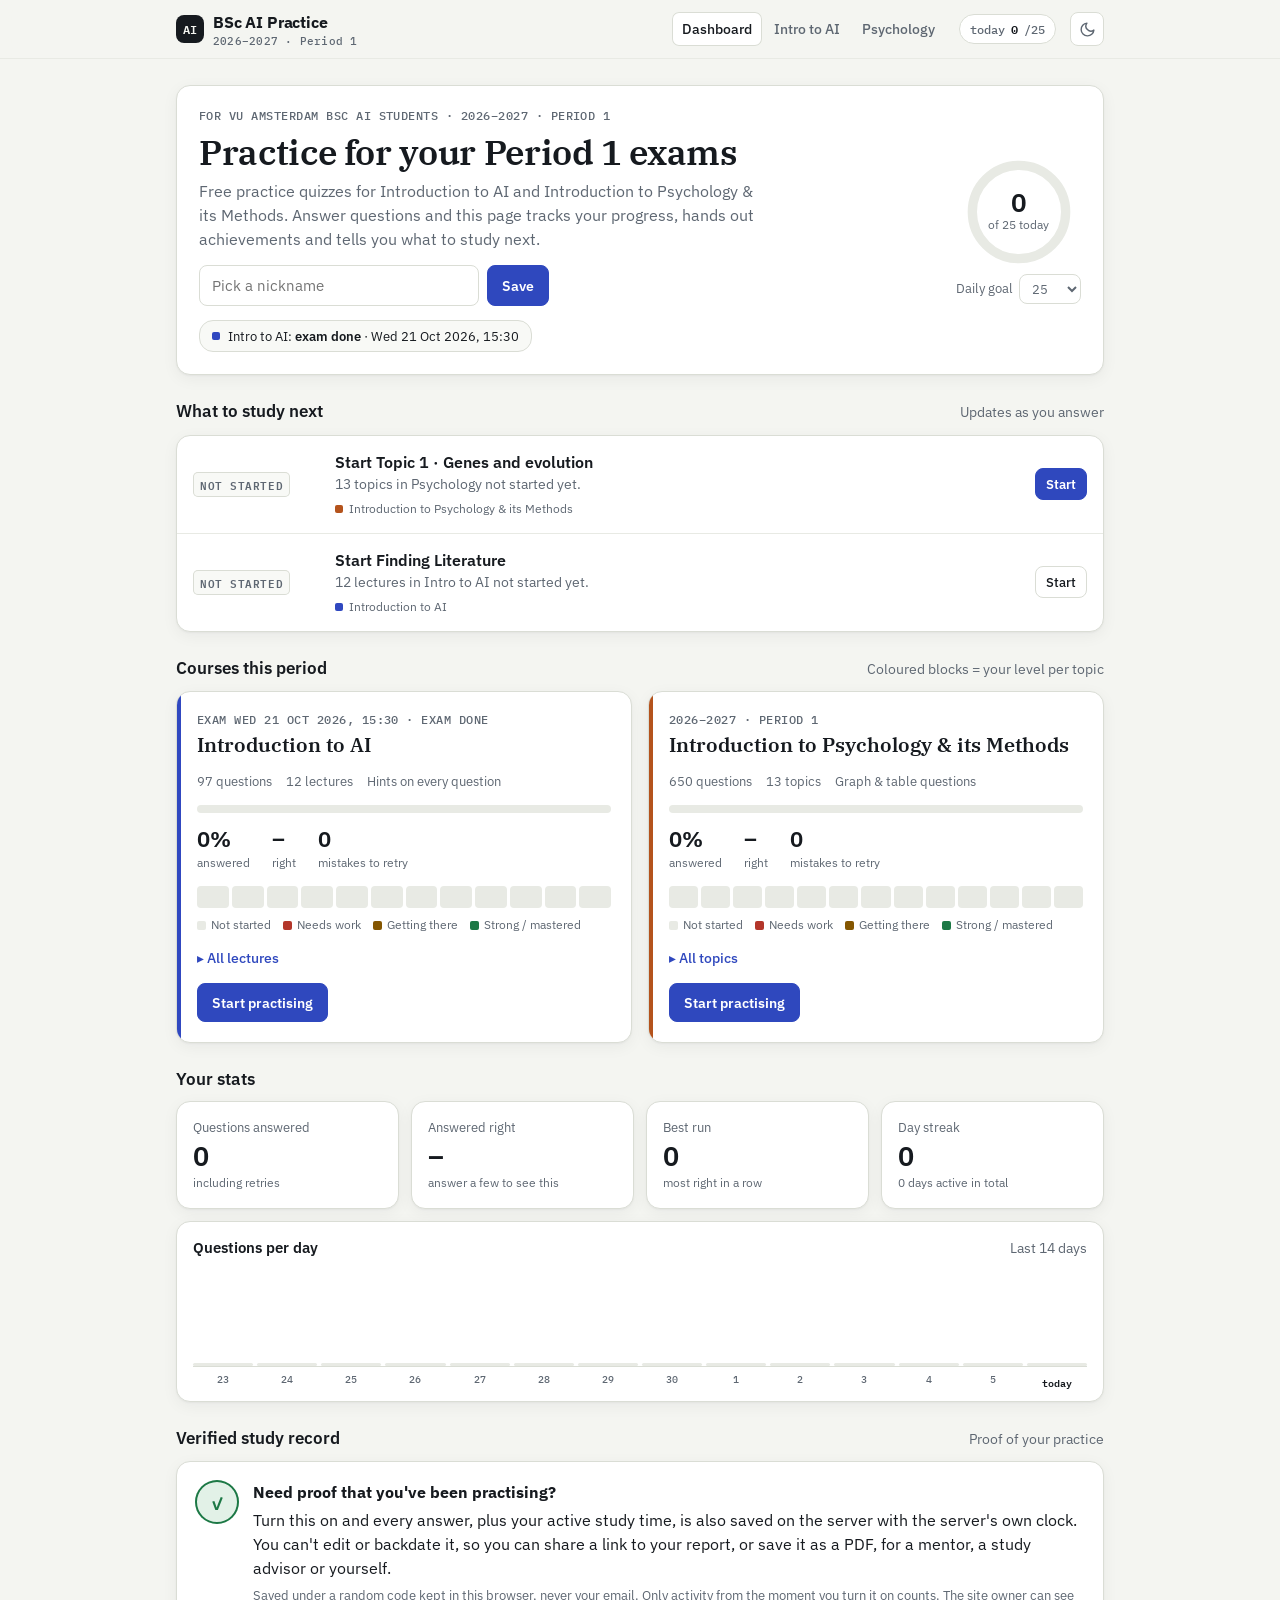
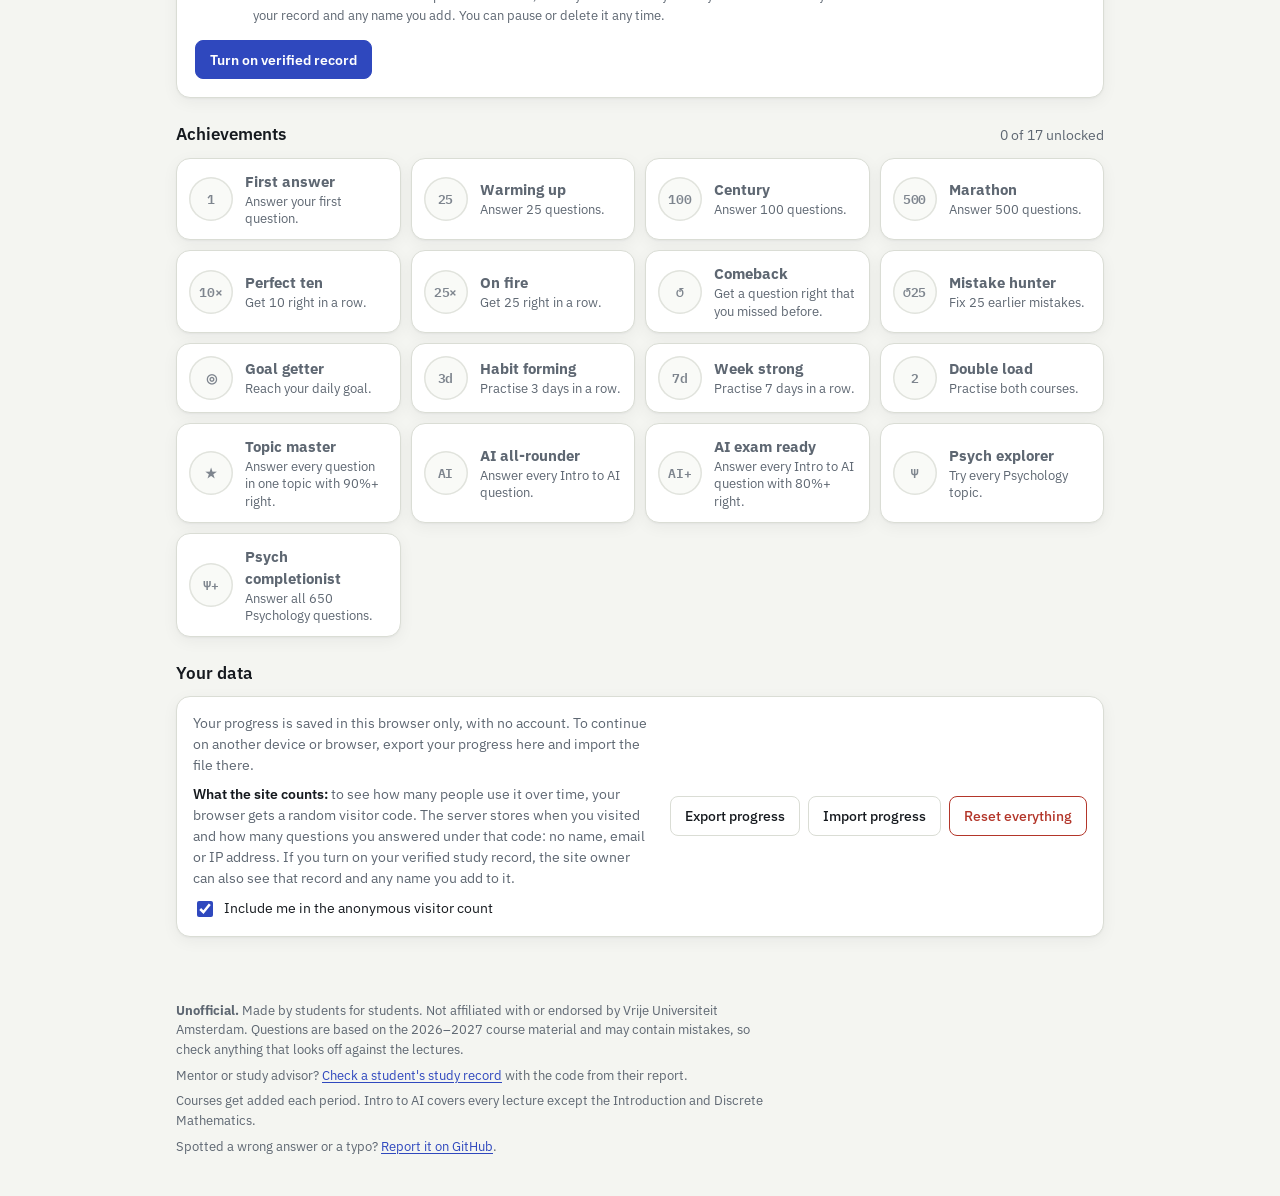
==== commit d6376740: "Count people over time anonymously, with private owner views - Each browser gets a random visitor co" ====
--- a/index.html
+++ b/index.html
@@ -11,7 +11,7 @@
 <link rel="preconnect" href="https://fonts.googleapis.com">
 <link rel="preconnect" href="https://fonts.gstatic.com" crossorigin>
 <link rel="stylesheet" href="https://fonts.googleapis.com/css2?family=IBM+Plex+Mono:wght@400;500;600&family=IBM+Plex+Sans:wght@400;500;600;700&family=IBM+Plex+Serif:wght@500;600&display=swap">
-<link rel="stylesheet" href="assets/style.css?v=4">
+<link rel="stylesheet" href="assets/style.css?v=5">
 <script>try{var s=JSON.parse(localStorage.getItem("bscai-practice.v1")||"{}").settings;if(s&&(s.theme==="dark"||s.theme==="light"))document.documentElement.setAttribute("data-theme",s.theme)}catch(e){}</script>
 </head>
 <body data-page="home">
@@ -94,7 +94,11 @@
   <section class="section">
     <div class="section-h"><h2>Your data</h2></div>
     <div class="card datarow">
-      <p>Your progress is saved in this browser only, with no account. The site only shares anonymous totals: +1 for each answer, and a live count of open tabs. No names, emails or IDs, unless you turn on your verified study record on the dashboard. To continue on another device or browser, export your progress here and import the file there.</p>
+      <div class="privacy">
+        <p>Your progress is saved in this browser only, with no account. To continue on another device or browser, export your progress here and import the file there.</p>
+        <p><b>What the site counts:</b> to see how many people use it over time, your browser gets a random visitor code. The server stores when you visited and how many questions you answered under that code: no name, email or IP address. If you turn on your verified study record, the site owner can also see that record and any name you add to it.</p>
+        <label class="check"><input type="checkbox" id="countMe"> Include me in the anonymous visitor count</label>
+      </div>
       <div class="btns">
         <button class="btn" id="export" type="button">Export progress</button>
         <label class="btn" for="importFile">Import progress</label>
@@ -112,10 +116,10 @@
   <p>Spotted a wrong answer or a typo? <a href="https://github.com/youngpietro/bsc-ai-practice/issues/new" target="_blank" rel="noopener">Report it on GitHub</a>.</p>
 </footer>
 
-<script src="data/ai-data.js?v=4"></script>
-<script src="data/psych-data.js?v=4"></script>
-<script src="assets/core.js?v=4"></script>
-<script src="assets/live.js?v=4"></script>
-<script src="assets/dashboard.js?v=4"></script>
+<script src="data/ai-data.js?v=5"></script>
+<script src="data/psych-data.js?v=5"></script>
+<script src="assets/core.js?v=5"></script>
+<script src="assets/live.js?v=5"></script>
+<script src="assets/dashboard.js?v=5"></script>
 </body>
 </html>
--- a/assets/style.css
+++ b/assets/style.css
@@ -305,7 +305,11 @@
 .rec-row input[readonly] { font-family: var(--f-mono); font-size: .82rem; color: var(--muted); }
 
 .datarow { padding: 16px; display: flex; flex-wrap: wrap; gap: 10px 16px; align-items: center; }
-.datarow p { flex: 1 1 280px; font-size: .88rem; color: var(--muted); }
+.datarow p { font-size: .88rem; color: var(--muted); }
+.datarow .privacy { flex: 1 1 320px; display: flex; flex-direction: column; gap: 8px; }
+.datarow .privacy b { color: var(--fg); font-weight: 600; }
+.check { display: inline-flex; gap: 8px; align-items: center; font-size: .88rem; cursor: pointer; }
+.check input { width: 16px; height: 16px; accent-color: var(--accent); }
 .datarow .btns { display: flex; gap: 8px; flex-wrap: wrap; }
 
 @media (max-width: 600px) {
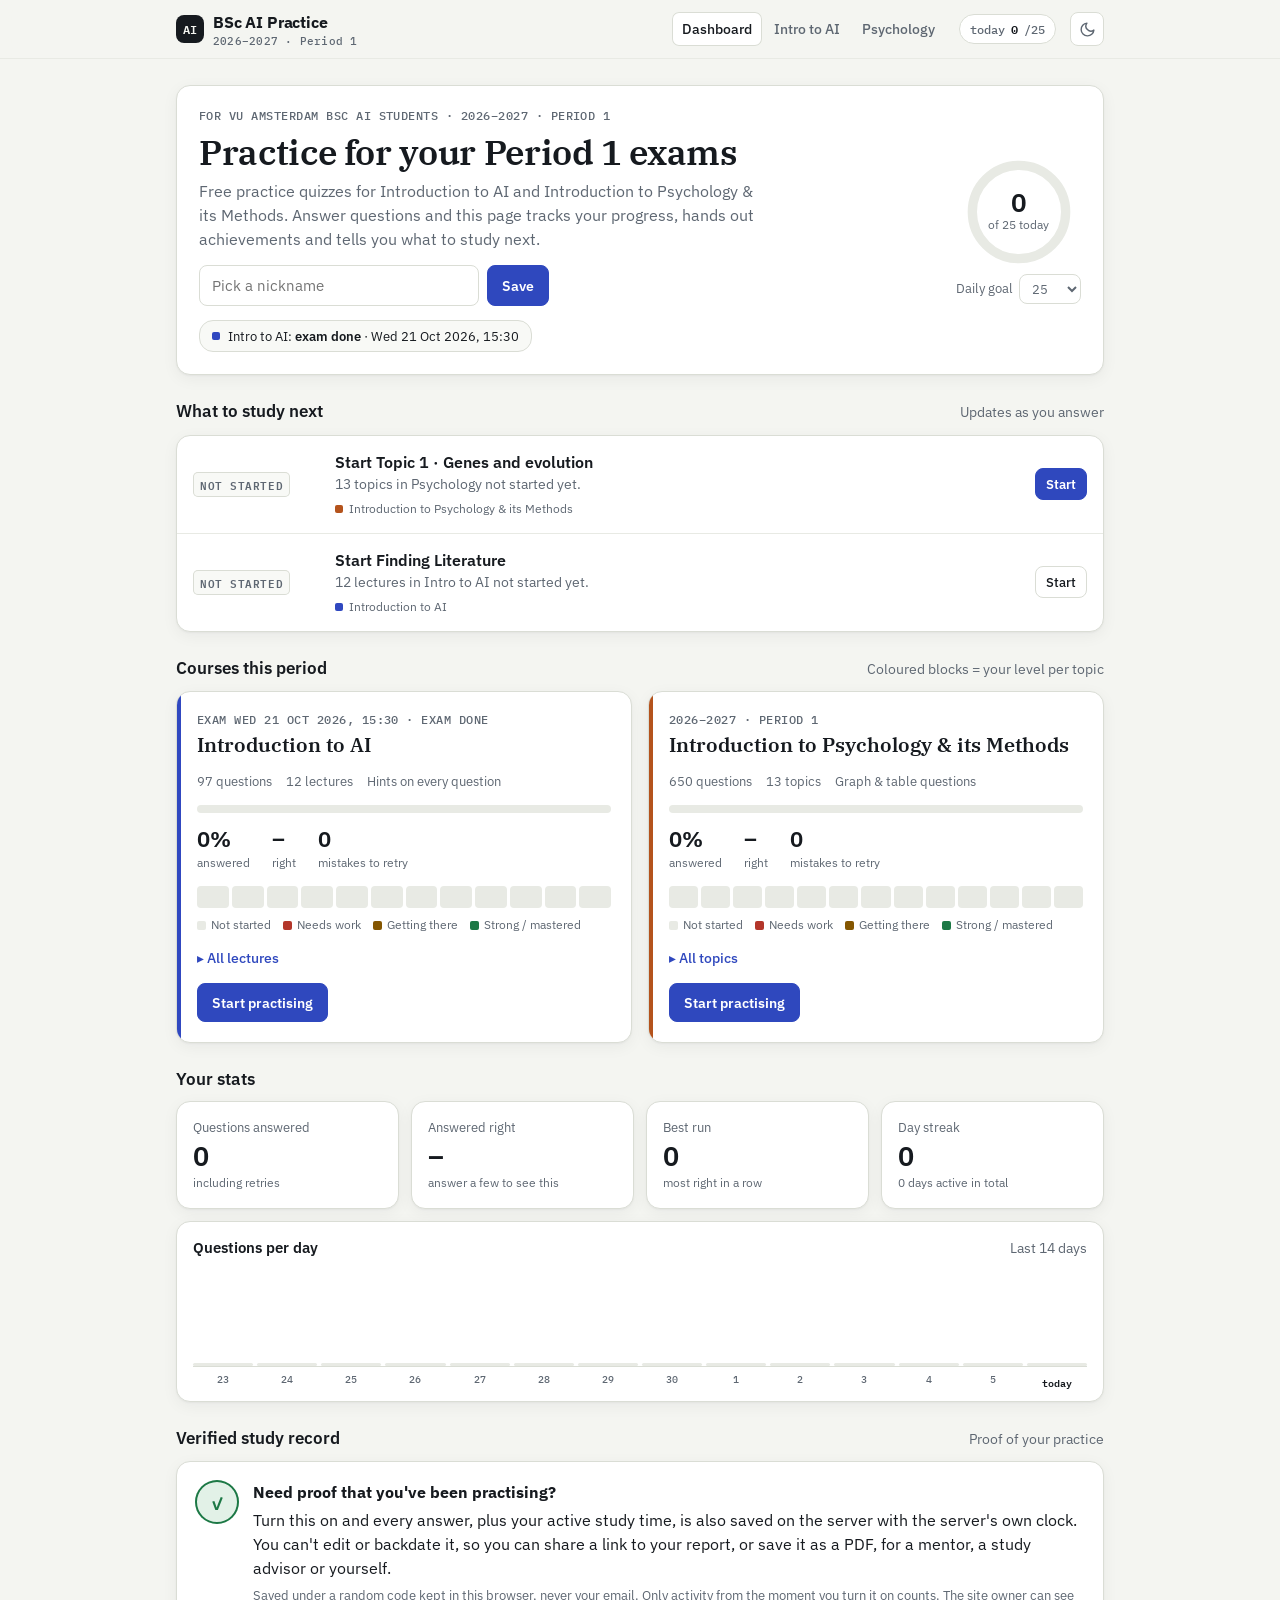
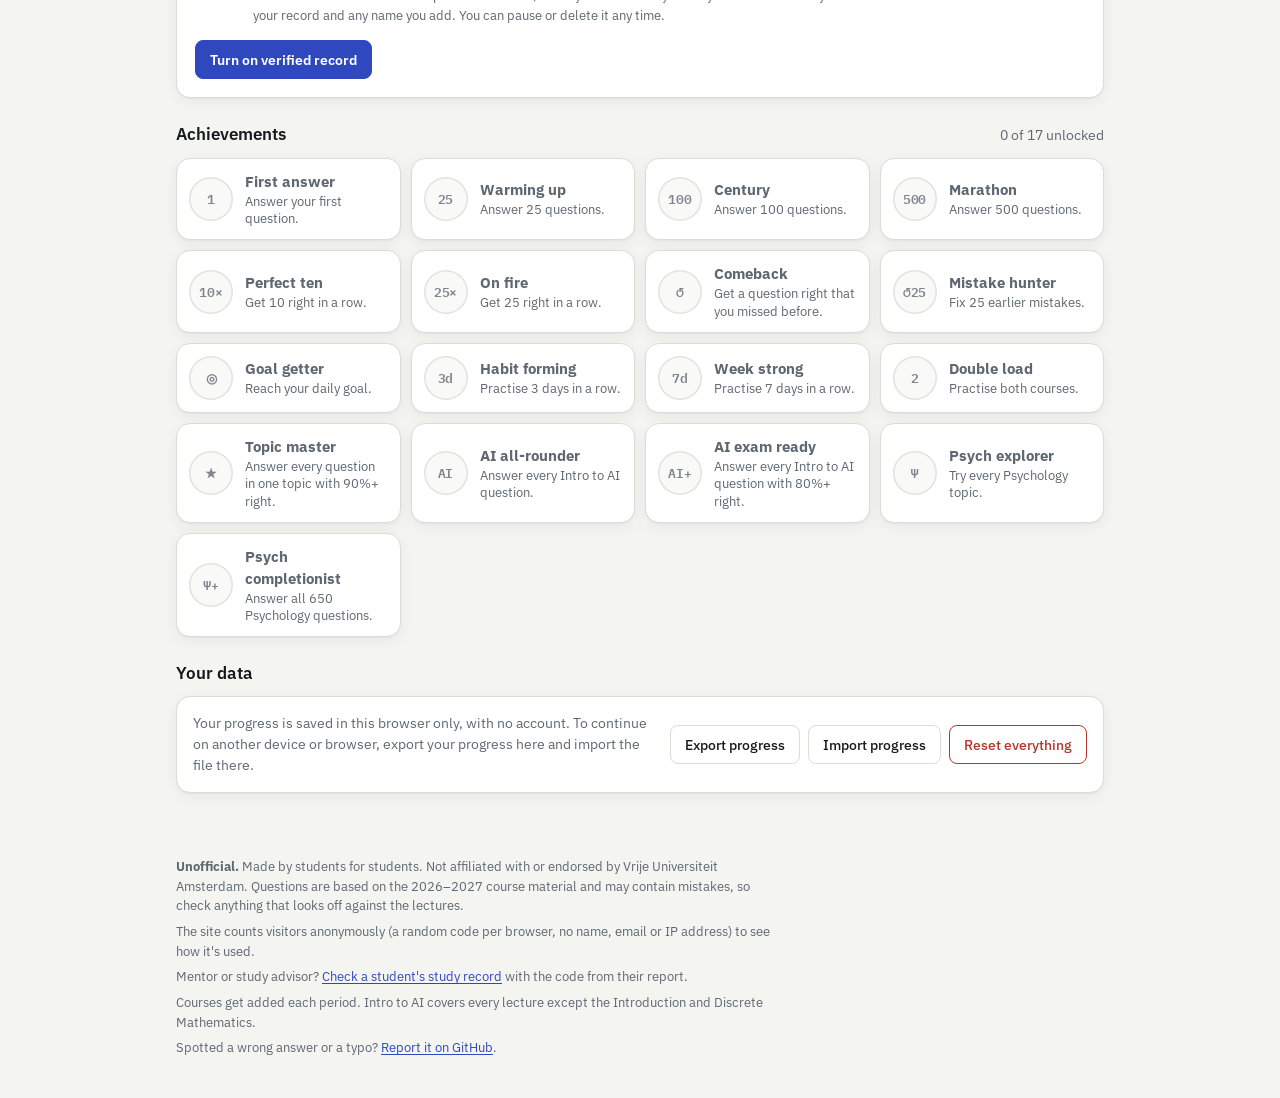
==== commit 5b8830ff: "Count every visitor: remove opt-out checkbox and long notice Keeps a one-line anonymous-counting not" ====
--- a/index.html
+++ b/index.html
@@ -11,7 +11,7 @@
 <link rel="preconnect" href="https://fonts.googleapis.com">
 <link rel="preconnect" href="https://fonts.gstatic.com" crossorigin>
 <link rel="stylesheet" href="https://fonts.googleapis.com/css2?family=IBM+Plex+Mono:wght@400;500;600&family=IBM+Plex+Sans:wght@400;500;600;700&family=IBM+Plex+Serif:wght@500;600&display=swap">
-<link rel="stylesheet" href="assets/style.css?v=5">
+<link rel="stylesheet" href="assets/style.css?v=6">
 <script>try{var s=JSON.parse(localStorage.getItem("bscai-practice.v1")||"{}").settings;if(s&&(s.theme==="dark"||s.theme==="light"))document.documentElement.setAttribute("data-theme",s.theme)}catch(e){}</script>
 </head>
 <body data-page="home">
@@ -96,8 +96,6 @@
     <div class="card datarow">
       <div class="privacy">
         <p>Your progress is saved in this browser only, with no account. To continue on another device or browser, export your progress here and import the file there.</p>
-        <p><b>What the site counts:</b> to see how many people use it over time, your browser gets a random visitor code. The server stores when you visited and how many questions you answered under that code: no name, email or IP address. If you turn on your verified study record, the site owner can also see that record and any name you add to it.</p>
-        <label class="check"><input type="checkbox" id="countMe"> Include me in the anonymous visitor count</label>
       </div>
       <div class="btns">
         <button class="btn" id="export" type="button">Export progress</button>
@@ -111,15 +109,16 @@
 
 <footer class="foot">
   <p><b>Unofficial.</b> Made by students for students. Not affiliated with or endorsed by Vrije Universiteit Amsterdam. Questions are based on the 2026–2027 course material and may contain mistakes, so check anything that looks off against the lectures.</p>
+  <p>The site counts visitors anonymously (a random code per browser, no name, email or IP address) to see how it's used.</p>
   <p>Mentor or study advisor? <a href="report.html">Check a student's study record</a> with the code from their report.</p>
   <p>Courses get added each period. Intro to AI covers every lecture except the Introduction and Discrete Mathematics.</p>
   <p>Spotted a wrong answer or a typo? <a href="https://github.com/youngpietro/bsc-ai-practice/issues/new" target="_blank" rel="noopener">Report it on GitHub</a>.</p>
 </footer>
 
-<script src="data/ai-data.js?v=5"></script>
-<script src="data/psych-data.js?v=5"></script>
-<script src="assets/core.js?v=5"></script>
-<script src="assets/live.js?v=5"></script>
-<script src="assets/dashboard.js?v=5"></script>
+<script src="data/ai-data.js?v=6"></script>
+<script src="data/psych-data.js?v=6"></script>
+<script src="assets/core.js?v=6"></script>
+<script src="assets/live.js?v=6"></script>
+<script src="assets/dashboard.js?v=6"></script>
 </body>
 </html>
--- a/assets/style.css
+++ b/assets/style.css
@@ -308,8 +308,6 @@
 .datarow p { font-size: .88rem; color: var(--muted); }
 .datarow .privacy { flex: 1 1 320px; display: flex; flex-direction: column; gap: 8px; }
 .datarow .privacy b { color: var(--fg); font-weight: 600; }
-.check { display: inline-flex; gap: 8px; align-items: center; font-size: .88rem; cursor: pointer; }
-.check input { width: 16px; height: 16px; accent-color: var(--accent); }
 .datarow .btns { display: flex; gap: 8px; flex-wrap: wrap; }
 
 @media (max-width: 600px) {
